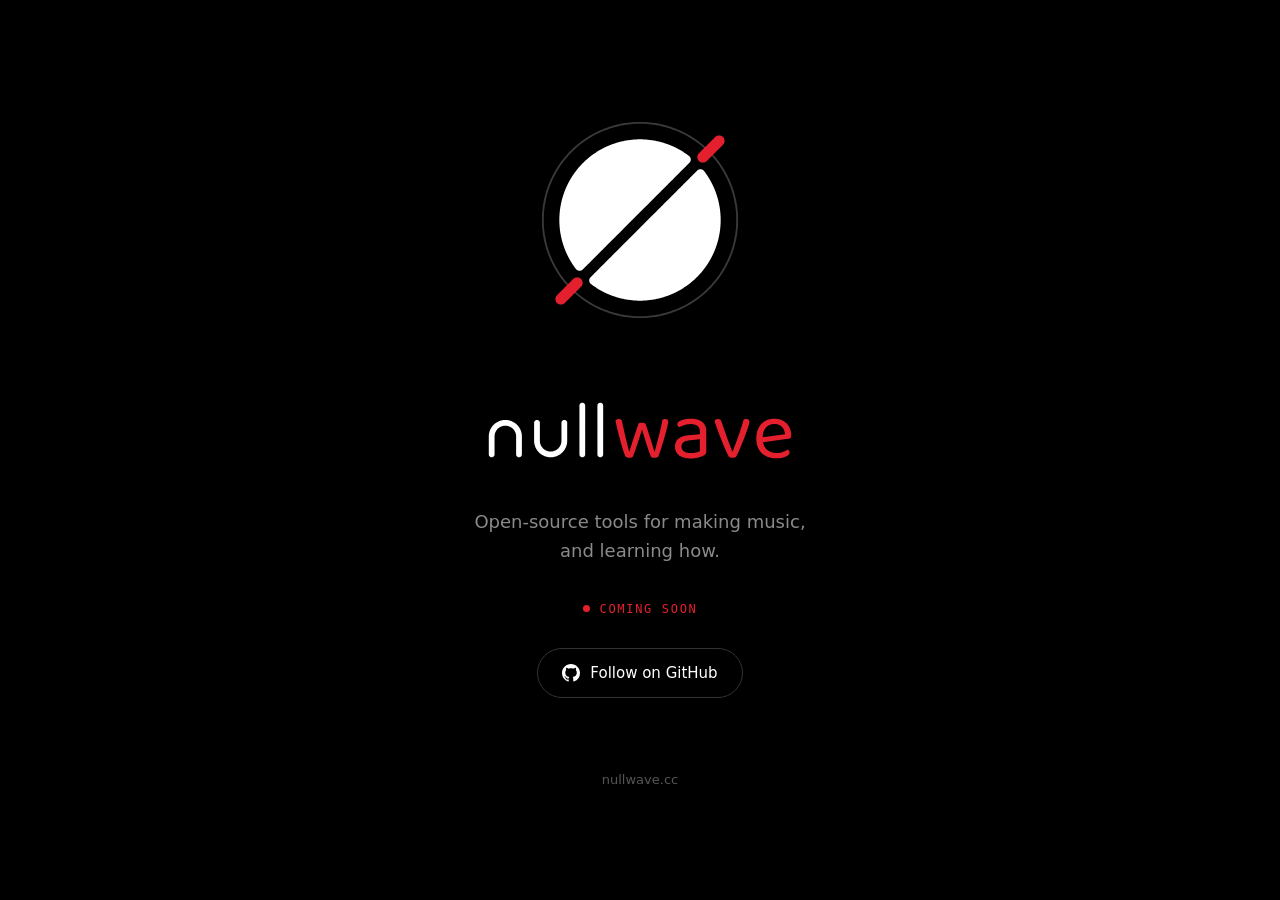
==== index.html @ 5d1e114f "Carpe Diem" ====
<!doctype html>
<html lang="en">
<head>
<meta charset="utf-8">
<meta name="viewport" content="width=device-width, initial-scale=1">
<title>nullwave · open-source tools for making music</title>
<meta name="description" content="nullwave is a set of open-source apps, firmware and tools for making music and learning it. Coming soon.">
<link rel="canonical" href="https://nullwave.cc/">
<meta name="robots" content="index, follow">
<meta name="theme-color" content="#000000">
<link rel="icon" href="/favicon.ico" sizes="any">
<link rel="icon" href="/favicon.svg" type="image/svg+xml">
<link rel="apple-touch-icon" href="/apple-touch-icon.png">
<link rel="mask-icon" href="/safari-pinned-tab.svg" color="#E5202E">
<link rel="manifest" href="/site.webmanifest">
<meta property="og:type" content="website">
<meta property="og:site_name" content="nullwave">
<meta property="og:title" content="nullwave · open-source tools for making music">
<meta property="og:description" content="Open-source apps, firmware and tools for making music and learning it. Coming soon.">
<meta property="og:url" content="https://nullwave.cc/">
<meta property="og:image" content="https://nullwave.cc/assets/og.png">
<meta property="og:image:width" content="1200">
<meta property="og:image:height" content="630">
<meta property="og:image:alt" content="The nullwave logo: an empty-set sign drawn as an eclipse, with the nullwave wordmark">
<meta name="twitter:card" content="summary_large_image">
<meta name="twitter:title" content="nullwave · open-source tools for making music">
<meta name="twitter:description" content="Open-source apps, firmware and tools for making music and learning it. Coming soon.">
<meta name="twitter:image" content="https://nullwave.cc/assets/og.png">
<script type="application/ld+json">
{"@context":"https://schema.org","@graph":[
{"@type":"Organization","@id":"https://nullwave.cc/#org","name":"nullwave","url":"https://nullwave.cc/","logo":"https://nullwave.cc/android-chrome-512.png","sameAs":["https://github.com/nullwave-cc"]},
{"@type":"WebSite","@id":"https://nullwave.cc/#site","name":"nullwave","url":"https://nullwave.cc/","publisher":{"@id":"https://nullwave.cc/#org"},"inLanguage":"en"}
]}
</script>
<style>
:root{--bg:#000;--fg:#fff;--red:#E5202E;--dim:#8A8A8A}
*{box-sizing:border-box;margin:0}
html,body{height:100%}
body{background:var(--bg);color:var(--fg);font:400 16px/1.6 system-ui,-apple-system,"Segoe UI",Roboto,sans-serif;-webkit-font-smoothing:antialiased;display:flex;flex-direction:column;align-items:center;justify-content:center;text-align:center;padding:48px 24px}
main{display:flex;flex-direction:column;align-items:center}
.mark{width:min(220px,52vw);height:auto;margin-bottom:44px}
h1{margin:0}
h1 img{width:min(360px,74vw);height:auto;display:block}
p{color:var(--dim);font-size:18px;margin:22px 0 36px;max-width:30ch}
.soon{font:400 12px ui-monospace,SFMono-Regular,Menlo,monospace;letter-spacing:.14em;text-transform:uppercase;color:var(--red);margin-bottom:32px;display:flex;align-items:center;gap:10px}
.soon::before{content:"";width:7px;height:7px;border-radius:50%;background:var(--red)}
a.btn{display:inline-flex;align-items:center;gap:10px;padding:12px 24px;border-radius:999px;border:1px solid #333;color:var(--fg);text-decoration:none;font-weight:500;font-size:15px}
a.btn:hover,a.btn:focus-visible{border-color:var(--fg)}
a.btn svg{width:18px;height:18px;fill:currentColor}
footer{margin-top:72px;color:#555;font-size:13px}
</style>
</head>
<body>
<main>
<img class="mark" src="/assets/mark.svg" width="240" height="240" alt="">
<h1><img src="/assets/wordmark.svg" width="524" height="156" alt="nullwave"></h1>
<p>Open-source tools for making music, and learning how.</p>
<div class="soon">Coming soon</div>
<a class="btn" href="https://github.com/nullwave-cc" rel="me"><svg viewBox="0 0 16 16" aria-hidden="true"><path d="M8 0C3.58 0 0 3.58 0 8c0 3.54 2.29 6.53 5.47 7.59.4.07.55-.17.55-.38 0-.19-.01-.82-.01-1.49-2.01.37-2.53-.49-2.69-.94-.09-.23-.48-.94-.82-1.13-.28-.15-.68-.52-.01-.53.63-.01 1.08.58 1.23.82.72 1.21 1.87.87 2.33.66.07-.52.28-.87.51-1.07-1.78-.2-3.64-.89-3.64-3.95 0-.87.31-1.59.82-2.15-.08-.2-.36-1.02.08-2.12 0 0 .67-.21 2.2.82.64-.18 1.32-.27 2-.27.68 0 1.36.09 2 .27 1.53-1.04 2.2-.82 2.2-.82.44 1.1.16 1.92.08 2.12.51.56.82 1.27.82 2.15 0 3.07-1.87 3.75-3.65 3.95.29.25.54.73.54 1.48 0 1.07-.01 1.93-.01 2.2 0 .21.15.46.55.38A8.013 8.013 0 0016 8c0-4.42-3.58-8-8-8z"/></svg>Follow on GitHub</a>
</main>
<footer>nullwave.cc</footer>
</body>
</html>
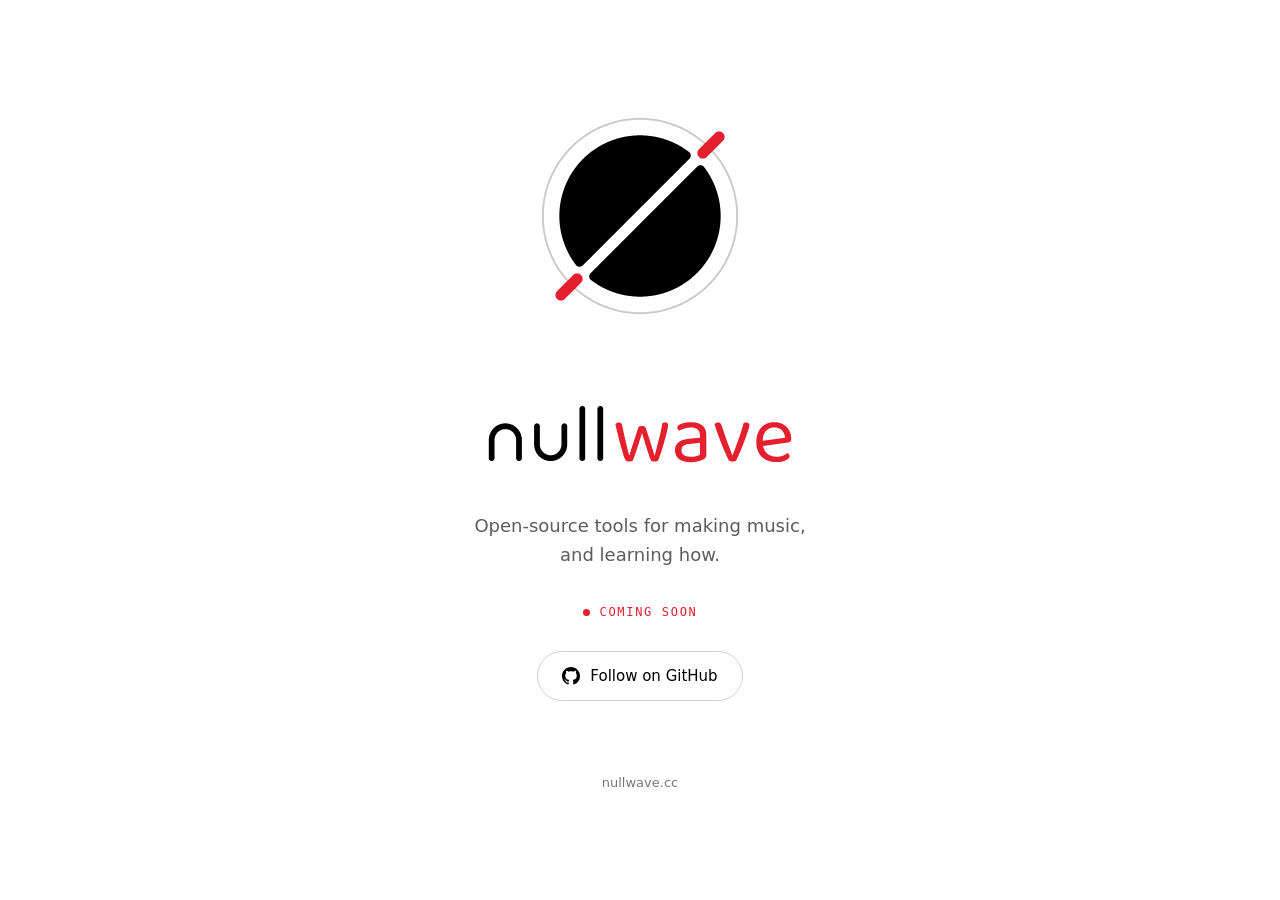
==== commit d8c9d0fc: "Add logotype to README and light theme" ====
--- a/index.html
+++ b/index.html
@@ -7,7 +7,9 @@
 <meta name="description" content="nullwave is a set of open-source apps, firmware and tools for making music and learning it. Coming soon.">
 <link rel="canonical" href="https://nullwave.cc/">
 <meta name="robots" content="index, follow">
-<meta name="theme-color" content="#000000">
+<meta name="color-scheme" content="dark light">
+<meta name="theme-color" content="#000000" media="(prefers-color-scheme: dark)">
+<meta name="theme-color" content="#FFFFFF" media="(prefers-color-scheme: light)">
 <link rel="icon" href="/favicon.ico" sizes="any">
 <link rel="icon" href="/favicon.svg" type="image/svg+xml">
 <link rel="apple-touch-icon" href="/apple-touch-icon.png">
@@ -33,27 +35,29 @@
 ]}
 </script>
 <style>
-:root{--bg:#000;--fg:#fff;--red:#E5202E;--dim:#8A8A8A}
+:root{--bg:#000;--fg:#fff;--red:#E5202E;--dim:#8A8A8A;--line:#333;--faint:#555}
+@media (prefers-color-scheme:light){:root{--bg:#fff;--fg:#000;--dim:#5C5C5C;--line:#D0D0D0;--faint:#767676}}
 *{box-sizing:border-box;margin:0}
 html,body{height:100%}
 body{background:var(--bg);color:var(--fg);font:400 16px/1.6 system-ui,-apple-system,"Segoe UI",Roboto,sans-serif;-webkit-font-smoothing:antialiased;display:flex;flex-direction:column;align-items:center;justify-content:center;text-align:center;padding:48px 24px}
 main{display:flex;flex-direction:column;align-items:center}
 .mark{width:min(220px,52vw);height:auto;margin-bottom:44px}
 h1{margin:0}
+h1 picture{display:block}
 h1 img{width:min(360px,74vw);height:auto;display:block}
 p{color:var(--dim);font-size:18px;margin:22px 0 36px;max-width:30ch}
 .soon{font:400 12px ui-monospace,SFMono-Regular,Menlo,monospace;letter-spacing:.14em;text-transform:uppercase;color:var(--red);margin-bottom:32px;display:flex;align-items:center;gap:10px}
 .soon::before{content:"";width:7px;height:7px;border-radius:50%;background:var(--red)}
-a.btn{display:inline-flex;align-items:center;gap:10px;padding:12px 24px;border-radius:999px;border:1px solid #333;color:var(--fg);text-decoration:none;font-weight:500;font-size:15px}
+a.btn{display:inline-flex;align-items:center;gap:10px;padding:12px 24px;border-radius:999px;border:1px solid var(--line);color:var(--fg);text-decoration:none;font-weight:500;font-size:15px}
 a.btn:hover,a.btn:focus-visible{border-color:var(--fg)}
 a.btn svg{width:18px;height:18px;fill:currentColor}
-footer{margin-top:72px;color:#555;font-size:13px}
+footer{margin-top:72px;color:var(--faint);font-size:13px}
 </style>
 </head>
 <body>
 <main>
-<img class="mark" src="/assets/mark.svg" width="240" height="240" alt="">
-<h1><img src="/assets/wordmark.svg" width="524" height="156" alt="nullwave"></h1>
+<picture><source srcset="/assets/mark-light.svg" media="(prefers-color-scheme: light)"><img class="mark" src="/assets/mark.svg" width="240" height="240" alt=""></picture>
+<h1><picture><source srcset="/assets/wordmark-light.svg" media="(prefers-color-scheme: light)"><img src="/assets/wordmark.svg" width="524" height="156" alt="nullwave"></picture></h1>
 <p>Open-source tools for making music, and learning how.</p>
 <div class="soon">Coming soon</div>
 <a class="btn" href="https://github.com/nullwave-cc" rel="me"><svg viewBox="0 0 16 16" aria-hidden="true"><path d="M8 0C3.58 0 0 3.58 0 8c0 3.54 2.29 6.53 5.47 7.59.4.07.55-.17.55-.38 0-.19-.01-.82-.01-1.49-2.01.37-2.53-.49-2.69-.94-.09-.23-.48-.94-.82-1.13-.28-.15-.68-.52-.01-.53.63-.01 1.08.58 1.23.82.72 1.21 1.87.87 2.33.66.07-.52.28-.87.51-1.07-1.78-.2-3.64-.89-3.64-3.95 0-.87.31-1.59.82-2.15-.08-.2-.36-1.02.08-2.12 0 0 .67-.21 2.2.82.64-.18 1.32-.27 2-.27.68 0 1.36.09 2 .27 1.53-1.04 2.2-.82 2.2-.82.44 1.1.16 1.92.08 2.12.51.56.82 1.27.82 2.15 0 3.07-1.87 3.75-3.65 3.95.29.25.54.73.54 1.48 0 1.07-.01 1.93-.01 2.2 0 .21.15.46.55.38A8.013 8.013 0 0016 8c0-4.42-3.58-8-8-8z"/></svg>Follow on GitHub</a>
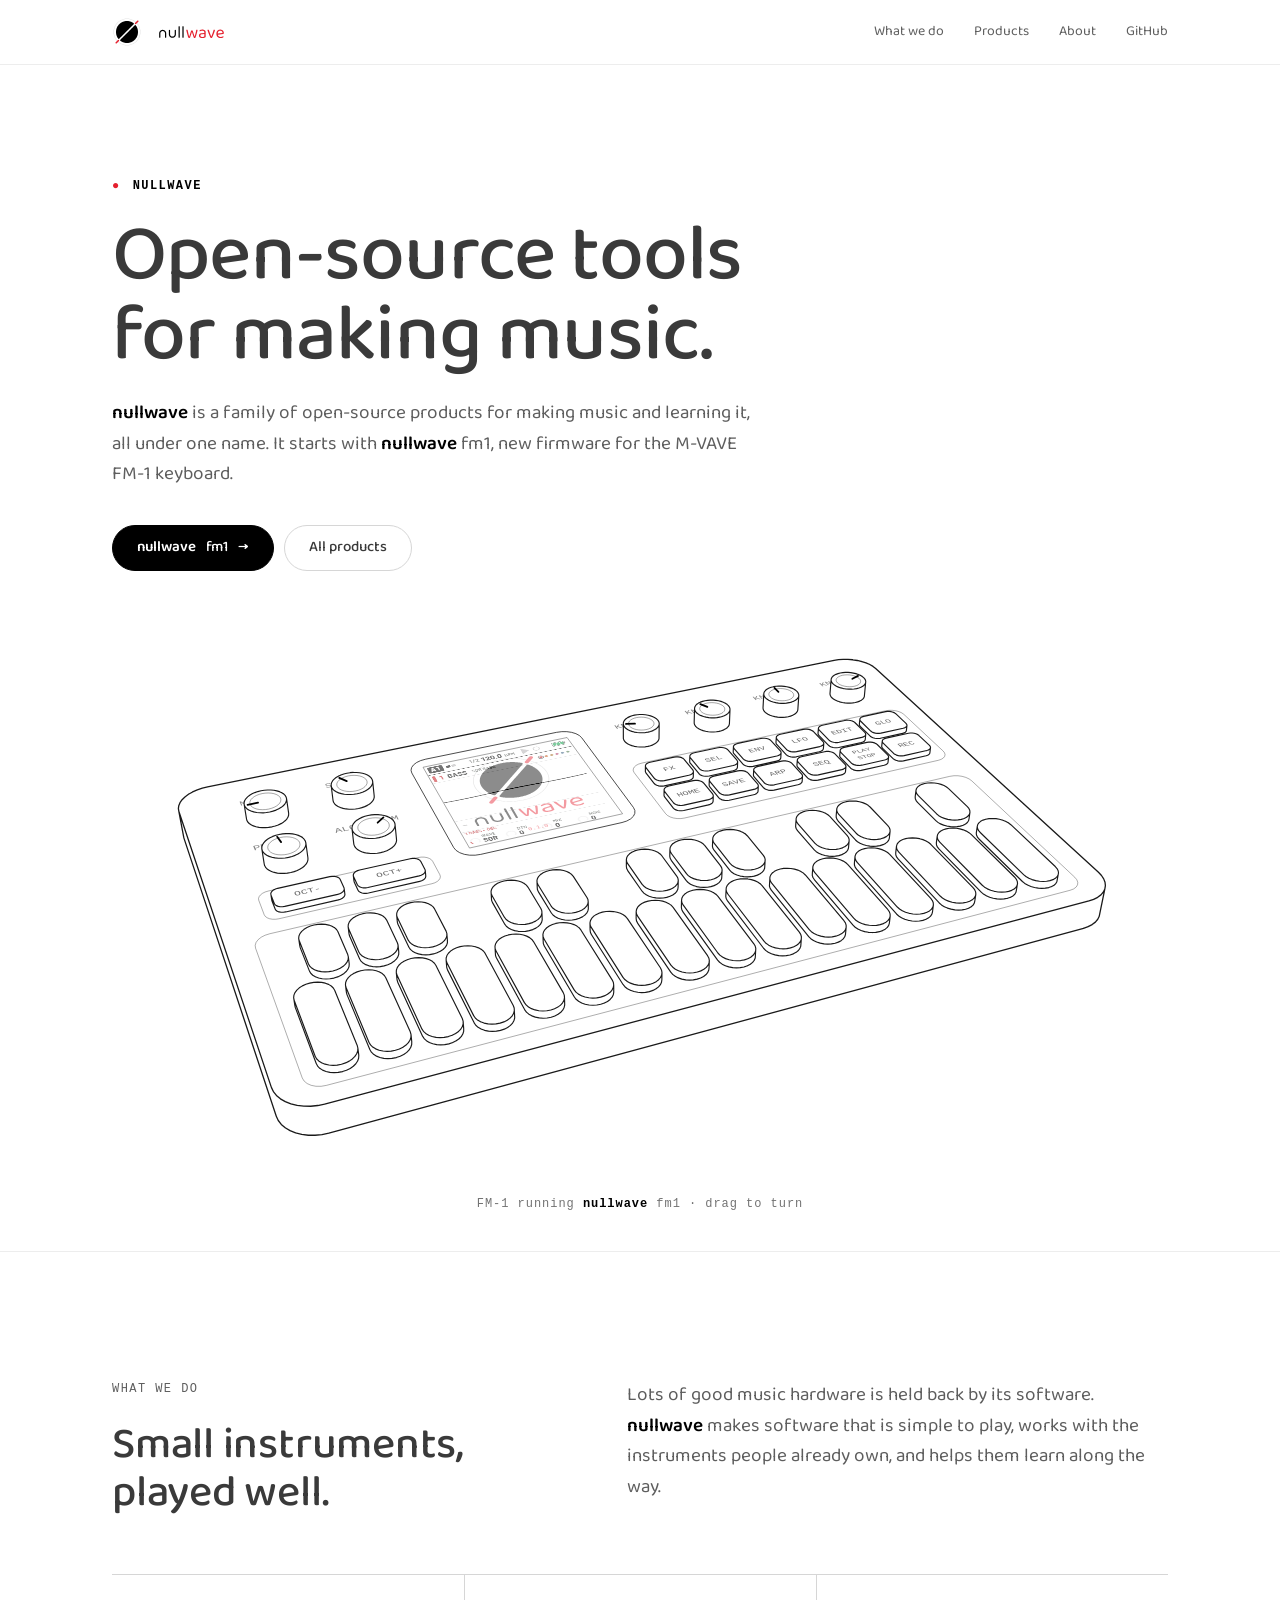
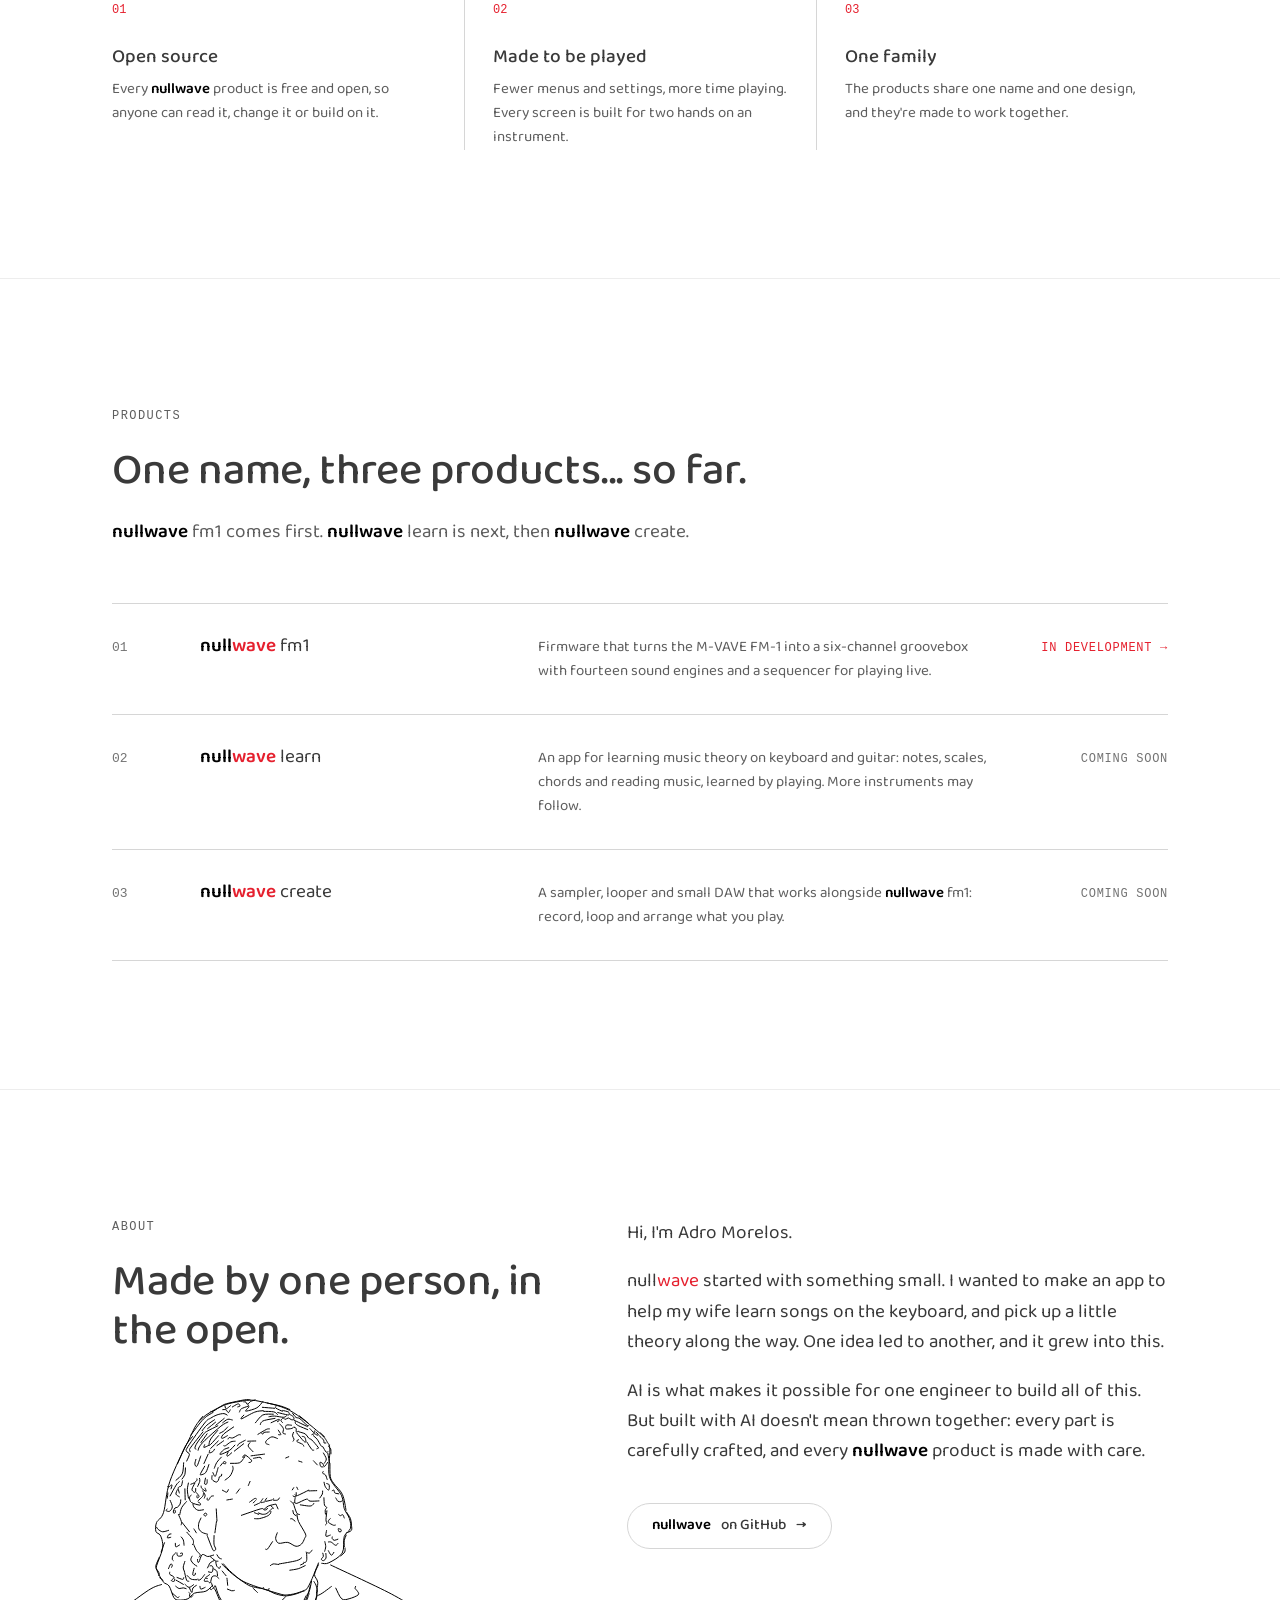
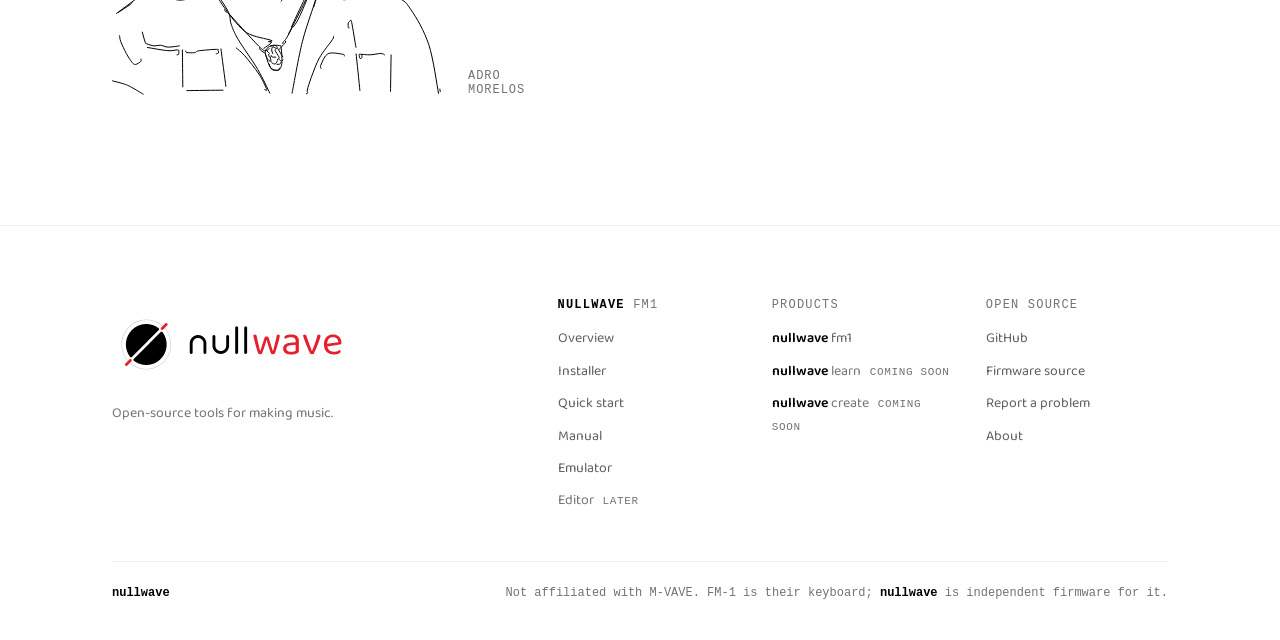
==== commit fd628db8: "Redesign the site and add the FM-1 page" ====
--- a/index.html
+++ b/index.html
@@ -4,64 +4,77 @@
 <meta charset="utf-8">
 <meta name="viewport" content="width=device-width, initial-scale=1">
 <title>nullwave · open-source tools for making music</title>
-<meta name="description" content="nullwave is a set of open-source apps, firmware and tools for making music and learning it. Coming soon.">
-<link rel="canonical" href="https://nullwave.cc/">
-<meta name="robots" content="index, follow">
+<meta name="description" content="nullwave makes open-source firmware and apps for making music and learning it, starting with new firmware for the M-VAVE FM-1.">
 <meta name="color-scheme" content="dark light">
 <meta name="theme-color" content="#000000" media="(prefers-color-scheme: dark)">
 <meta name="theme-color" content="#FFFFFF" media="(prefers-color-scheme: light)">
 <link rel="icon" href="/favicon.ico" sizes="any">
 <link rel="icon" href="/favicon.svg" type="image/svg+xml">
 <link rel="apple-touch-icon" href="/apple-touch-icon.png">
-<link rel="mask-icon" href="/safari-pinned-tab.svg" color="#E5202E">
 <link rel="manifest" href="/site.webmanifest">
-<meta property="og:type" content="website">
-<meta property="og:site_name" content="nullwave">
 <meta property="og:title" content="nullwave · open-source tools for making music">
-<meta property="og:description" content="Open-source apps, firmware and tools for making music and learning it. Coming soon.">
-<meta property="og:url" content="https://nullwave.cc/">
 <meta property="og:image" content="https://nullwave.cc/assets/og.png">
-<meta property="og:image:width" content="1200">
-<meta property="og:image:height" content="630">
-<meta property="og:image:alt" content="The nullwave logo: an empty-set sign drawn as an eclipse, with the nullwave wordmark">
-<meta name="twitter:card" content="summary_large_image">
-<meta name="twitter:title" content="nullwave · open-source tools for making music">
-<meta name="twitter:description" content="Open-source apps, firmware and tools for making music and learning it. Coming soon.">
-<meta name="twitter:image" content="https://nullwave.cc/assets/og.png">
-<script type="application/ld+json">
-{"@context":"https://schema.org","@graph":[
-{"@type":"Organization","@id":"https://nullwave.cc/#org","name":"nullwave","url":"https://nullwave.cc/","logo":"https://nullwave.cc/android-chrome-512.png","sameAs":["https://github.com/nullwave-cc"]},
-{"@type":"WebSite","@id":"https://nullwave.cc/#site","name":"nullwave","url":"https://nullwave.cc/","publisher":{"@id":"https://nullwave.cc/#org"},"inLanguage":"en"}
-]}
-</script>
-<style>
-:root{--bg:#000;--fg:#fff;--red:#E5202E;--dim:#8A8A8A;--line:#333;--faint:#555}
-@media (prefers-color-scheme:light){:root{--bg:#fff;--fg:#000;--dim:#5C5C5C;--line:#D0D0D0;--faint:#767676}}
-*{box-sizing:border-box;margin:0}
-html,body{height:100%}
-body{background:var(--bg);color:var(--fg);font:400 16px/1.6 system-ui,-apple-system,"Segoe UI",Roboto,sans-serif;-webkit-font-smoothing:antialiased;display:flex;flex-direction:column;align-items:center;justify-content:center;text-align:center;padding:48px 24px}
-main{display:flex;flex-direction:column;align-items:center}
-.mark{width:min(220px,52vw);height:auto;margin-bottom:44px}
-h1{margin:0}
-h1 picture{display:block}
-h1 img{width:min(360px,74vw);height:auto;display:block}
-p{color:var(--dim);font-size:18px;margin:22px 0 36px;max-width:30ch}
-.soon{font:400 12px ui-monospace,SFMono-Regular,Menlo,monospace;letter-spacing:.14em;text-transform:uppercase;color:var(--red);margin-bottom:32px;display:flex;align-items:center;gap:10px}
-.soon::before{content:"";width:7px;height:7px;border-radius:50%;background:var(--red)}
-a.btn{display:inline-flex;align-items:center;gap:10px;padding:12px 24px;border-radius:999px;border:1px solid var(--line);color:var(--fg);text-decoration:none;font-weight:500;font-size:15px}
-a.btn:hover,a.btn:focus-visible{border-color:var(--fg)}
-a.btn svg{width:18px;height:18px;fill:currentColor}
-footer{margin-top:72px;color:var(--faint);font-size:13px}
-</style>
+<link rel="preload" href="/assets/fonts/BalooDa2-latin.woff2" as="font" type="font/woff2" crossorigin>
+<link rel="stylesheet" href="/style.css">
 </head>
 <body>
-<main>
-<picture><source srcset="/assets/mark-light.svg" media="(prefers-color-scheme: light)"><img class="mark" src="/assets/mark.svg" width="240" height="240" alt=""></picture>
-<h1><picture><source srcset="/assets/wordmark-light.svg" media="(prefers-color-scheme: light)"><img src="/assets/wordmark.svg" width="524" height="156" alt="nullwave"></picture></h1>
-<p>Open-source tools for making music, and learning how.</p>
-<div class="soon">Coming soon</div>
-<a class="btn" href="https://github.com/nullwave-cc" rel="me"><svg viewBox="0 0 16 16" aria-hidden="true"><path d="M8 0C3.58 0 0 3.58 0 8c0 3.54 2.29 6.53 5.47 7.59.4.07.55-.17.55-.38 0-.19-.01-.82-.01-1.49-2.01.37-2.53-.49-2.69-.94-.09-.23-.48-.94-.82-1.13-.28-.15-.68-.52-.01-.53.63-.01 1.08.58 1.23.82.72 1.21 1.87.87 2.33.66.07-.52.28-.87.51-1.07-1.78-.2-3.64-.89-3.64-3.95 0-.87.31-1.59.82-2.15-.08-.2-.36-1.02.08-2.12 0 0 .67-.21 2.2.82.64-.18 1.32-.27 2-.27.68 0 1.36.09 2 .27 1.53-1.04 2.2-.82 2.2-.82.44 1.1.16 1.92.08 2.12.51.56.82 1.27.82 2.15 0 3.07-1.87 3.75-3.65 3.95.29.25.54.73.54 1.48 0 1.07-.01 1.93-.01 2.2 0 .21.15.46.55.38A8.013 8.013 0 0016 8c0-4.42-3.58-8-8-8z"/></svg>Follow on GitHub</a>
-</main>
-<footer>nullwave.cc</footer>
+<nav><div class="wrap">
+  <a class="brand" href="/" aria-label="nullwave home"><picture><source media="(prefers-color-scheme: dark)" srcset="/assets/mark-dark.svg"><img src="/assets/mark-light.svg" width="30" height="30" alt=""></picture><picture><source media="(prefers-color-scheme: dark)" srcset="/assets/wordmark-dark.svg"><img src="/assets/wordmark-light.svg" height="24" style="width:auto" alt="nullwave"></picture></a>
+  <ul><li class="wide"><a href="#what">What we do</a></li><li><a href="#products">Products</a></li><li><a href="#about">About</a></li><li><a href="https://github.com/nullwave-cc">GitHub</a></li></ul>
+</div></nav>
+
+<header class="wrap hero">
+  <div class="reveal">
+    <div class="kicker"><b>●</b> <b class="nb">nullwave</b></div>
+    <h1>Open-source tools<br>for making music.</h1>
+    <p class="lead"><b class="nb">nullwave</b> is a family of open-source products for making music and learning it, all under one name. It starts with <b class="nb">nullwave</b> fm1, new firmware for the M-VAVE FM-1 keyboard.</p>
+    <div class="btns"><a class="btn solid" href="/fm1/"><b class="nb">nullwave</b> fm1 <span class="arr">→</span></a><a class="btn" href="#products">All products</a></div>
+  </div>
+  <div class="stage"><div class="fm1-3d" data-mode="hero" data-screens="PLAY_MAIN,PLAY_ANALOG,PLAY_FM6,PLAY_DRUM,LOOP_MAIN"></div><div class="note">FM-1 running <b class="nb">nullwave</b> fm1 · drag to turn</div></div>
+</header>
+
+<section id="what"><div class="wrap">
+  <div class="split reveal">
+    <div><div class="kicker">What we do</div><h2>Small instruments, played well.</h2></div>
+    <div><p class="lead" style="margin-top:0">Lots of good music hardware is held back by its software. <b class="nb">nullwave</b> makes software that is simple to play, works with the instruments people already own, and helps them learn along the way.</p></div>
+  </div>
+  <div class="cols reveal">
+    <div><span class="n">01</span><h3>Open source</h3><p>Every <b class="nb">nullwave</b> product is free and open, so anyone can read it, change it or build on it.</p></div>
+    <div><span class="n">02</span><h3>Made to be played</h3><p>Fewer menus and settings, more time playing. Every screen is built for two hands on an instrument.</p></div>
+    <div><span class="n">03</span><h3>One family</h3><p>The products share one name and one design, and they're made to work together.</p></div>
+  </div>
+</div></section>
+
+<section id="products"><div class="wrap">
+  <div class="reveal"><div class="kicker">Products</div><h2>One name, three products... so far.</h2><p class="lead"><b class="nb">nullwave</b> fm1 comes first. <b class="nb">nullwave</b> learn is next, then <b class="nb">nullwave</b> create.</p></div>
+  <div class="rows reveal">
+    <a class="row" href="/fm1/"><span class="n">01</span><h3><span class="pn">null<span class="w">wave</span></span> <span class="sfx">fm1</span></h3><p>Firmware that turns the M-VAVE FM-1 into a six-channel groovebox with fourteen sound engines and a sequencer for playing live.</p><span class="st now">In development →</span></a>
+    <div class="row"><span class="n">02</span><h3><span class="pn">null<span class="w">wave</span></span> <span class="sfx">learn</span></h3><p>An app for learning music theory on keyboard and guitar: notes, scales, chords and reading music, learned by playing. More instruments may follow.</p><span class="st">Coming soon</span></div>
+    <div class="row"><span class="n">03</span><h3><span class="pn">null<span class="w">wave</span></span> <span class="sfx">create</span></h3><p>A sampler, looper and small DAW that works alongside <b class="nb">nullwave</b> fm1: record, loop and arrange what you play.</p><span class="st">Coming soon</span></div>
+  </div>
+</div></section>
+
+<section id="about"><div class="wrap">
+  <div class="split reveal about">
+    <div><div class="kicker">About</div><h2>Made by one person, in the open.</h2><figure class="me"><svg class="trace" role="img" aria-label="A line drawing of Adro Morelos" viewBox="0 45 412 375" fill="none" stroke="currentColor" stroke-width="1" stroke-linecap="round" stroke-linejoin="round"><path vector-effect="non-scaling-stroke" class="hair" d="M160.0 60.4C155.8 61.4 143.7 62.4 135.0 66.2C126.3 70.0 114.6 76.0 107.6 83.0C100.6 90.0 99.2 95.5 93.0 108.0C86.8 120.5 75.3 143.3 70.2 158.0C65.1 172.7 65.1 187.7 62.4 196.0C59.7 204.3 55.5 204.2 54.0 208.0C52.5 211.8 52.5 216.3 53.2 218.8C53.9 221.3 56.9 221.0 58.2 223.0C59.5 225.0 60.5 228.0 61.0 231.0C61.5 234.0 62.1 236.2 61.0 241.0C59.9 245.8 55.3 255.8 54.2 260.0C53.1 264.2 53.1 262.7 54.4 266.0C55.7 269.3 59.5 276.6 62.0 279.8C64.5 283.0 67.0 281.8 69.2 285.0C71.4 288.2 73.0 296.2 75.0 299.0C77.0 301.8 78.2 301.8 81.0 302.0C83.8 302.2 88.8 301.8 92.0 300.4C95.2 299.0 96.4 295.1 100.0 293.6C103.6 292.1 110.1 292.8 113.8 291.2C117.5 289.6 120.6 285.2 122.0 284.0"/><path vector-effect="non-scaling-stroke" class="hair" d="M254.2 257.4C255.6 257.3 258.7 258.9 262.8 256.8C266.9 254.7 275.9 250.3 279.0 245.0C282.1 239.7 279.7 230.0 281.4 225.0C283.1 220.0 288.0 218.7 289.0 215.0C290.0 211.3 288.9 207.0 287.6 203.0C286.3 199.0 283.0 195.7 281.4 191.0C279.8 186.3 281.0 181.5 278.0 175.0C275.0 168.5 265.7 161.2 263.4 152.0C261.1 142.8 264.4 126.8 264.0 120.0C263.6 113.2 263.4 114.5 261.2 111.0C259.0 107.5 258.7 105.5 251.0 99.0C243.3 92.5 227.3 78.4 215.0 72.0C202.7 65.6 186.0 62.8 177.0 60.8C168.0 58.8 163.7 60.3 161.0 60.2"/><path vector-effect="non-scaling-stroke" d="M134.9 258.0C136.7 259.9 141.3 265.7 146.0 269.6C150.7 273.4 153.8 277.2 163.0 281.2C172.2 285.3 192.7 291.5 201.0 293.9C209.3 296.3 208.7 295.9 213.0 295.7C217.3 295.4 222.9 294.1 227.0 292.6C231.1 291.0 233.5 292.5 237.3 286.6C241.2 280.6 248.1 261.9 250.2 257.0"/><path vector-effect="non-scaling-stroke" d="M125.5 285.1C126.3 287.2 127.4 292.6 130.1 298.0C132.7 303.4 139.2 311.9 141.5 317.4C143.9 322.9 142.4 325.6 144.3 331.0C146.2 336.4 147.7 340.8 153.1 350.0C158.5 359.2 170.3 375.2 176.6 386.0C183.0 396.8 188.8 410.0 191.2 414.8"/><path vector-effect="non-scaling-stroke" d="M218.2 414.8C220.3 404.3 225.9 371.3 230.8 352.0C235.6 332.7 244.6 310.0 247.4 299.0C250.2 288.0 248.2 289.2 247.8 286.0C247.3 282.8 245.2 280.7 244.7 279.6"/><path vector-effect="non-scaling-stroke" d="M60.0 283.2C57.3 284.3 53.1 284.3 44.0 290.2C34.9 296.0 11.8 313.6 5.4 318.2"/><path vector-effect="non-scaling-stroke" d="M395.7 415.1C393.7 405.3 389.5 373.0 383.9 356.0C378.2 339.0 368.9 323.1 361.9 313.2C354.9 303.3 358.1 305.4 342.0 296.5C325.9 287.5 277.8 265.7 265.0 259.5"/><path vector-effect="non-scaling-stroke" d="M193.0 357.1C190.3 358.0 187.5 360.5 186.4 362.4C185.3 364.4 185.4 365.3 186.4 369.0C187.5 372.7 190.1 381.9 192.6 384.9C195.0 387.8 199.0 387.0 201.0 386.9C203.0 386.7 203.5 385.8 204.3 384.0C205.1 382.2 205.9 380.1 206.0 376.0C206.1 371.9 205.4 362.3 204.9 359.1C204.3 356.0 204.8 357.5 202.9 357.1C200.9 356.8 195.7 356.3 193.0 357.1Z"/><path vector-effect="non-scaling-stroke" d="M141.2 318.5C144.8 322.3 154.5 336.2 163.1 341.5C171.7 346.9 188.3 348.9 192.7 350.7C197.1 352.5 189.5 351.8 189.5 352.3C189.6 352.8 194.1 352.4 193.2 353.7C192.3 355.1 185.5 359.4 184.0 360.5"/><path vector-effect="non-scaling-stroke" d="M240.3 284.5C239.3 287.6 238.5 293.3 234.2 303.0C229.8 312.7 217.5 335.9 214.2 342.5"/><path vector-effect="non-scaling-stroke" class="curl" d="M139.5 77.9C138.9 77.6 137.7 76.1 135.7 76.0C133.6 75.9 130.1 76.6 127.3 77.6C124.6 78.5 121.8 80.0 119.3 81.7C116.8 83.3 116.8 81.7 112.3 87.4C107.8 93.0 95.9 110.0 92.2 115.7C88.6 121.4 90.0 120.0 90.3 121.6C90.5 123.2 93.7 123.4 93.8 125.3C93.8 127.3 91.0 132.1 90.5 133.5"/><path vector-effect="non-scaling-stroke" class="face" d="M235.2 296.8C232.5 302.6 221.7 325.0 218.9 331.3C216.1 337.7 218.2 334.4 218.5 334.8C218.8 335.1 219.2 335.5 220.7 333.3C222.2 331.2 224.6 327.6 227.4 321.7C230.3 315.7 236.0 301.8 237.7 297.8"/><path vector-effect="non-scaling-stroke" class="face" d="M200.3 220.5C200.0 221.6 198.1 225.2 198.3 227.3C198.6 229.4 199.6 232.3 202.0 233.1C204.4 233.9 209.5 231.5 213.0 232.1C216.5 232.8 220.2 236.5 223.0 236.8C225.8 237.1 227.9 235.7 229.6 234.1C231.4 232.5 232.6 229.3 233.4 227.3C234.2 225.3 235.7 225.4 234.5 222.0C233.2 218.6 227.7 210.6 226.0 206.7C224.3 202.7 224.5 199.6 224.2 198.2"/><path vector-effect="non-scaling-stroke" class="face" d="M235.5 415.4C235.8 415.2 237.1 415.1 237.3 414.3C237.5 413.6 236.0 414.1 236.7 411.0C237.4 407.9 239.1 402.2 241.5 395.7C244.0 389.2 247.1 379.6 251.4 372.0C255.6 364.4 264.2 354.4 267.0 350.0C269.8 345.6 268.0 346.5 268.2 345.8"/><path vector-effect="non-scaling-stroke" class="face" d="M190.5 360.5C189.9 360.9 188.8 363.6 186.7 363.1C184.5 362.6 185.4 365.4 177.7 357.7C169.9 350.0 146.4 323.6 140.2 316.8"/><path vector-effect="non-scaling-stroke" class="face" d="M185.1 410.5C185.4 410.6 186.8 411.6 187.1 411.4C187.5 411.1 188.6 412.3 187.0 409.0C185.5 405.7 182.4 398.3 178.0 391.7C173.7 385.1 165.3 374.6 160.7 369.3C156.1 364.1 152.2 361.6 150.5 360.0"/><path vector-effect="non-scaling-stroke" class="face" d="M283.6 193.1C282.9 189.9 281.7 179.5 279.2 174.0C276.7 168.6 271.1 164.1 268.6 160.5C266.2 156.9 265.3 156.4 264.6 152.5C263.8 148.5 264.2 139.4 264.1 136.8"/><path vector-effect="non-scaling-stroke" class="face" d="M265.8 285.6C263.0 287.4 251.6 297.1 248.8 296.2C246.1 295.4 249.9 284.5 249.3 280.3C248.8 276.1 245.3 274.5 245.4 271.0C245.6 267.5 249.4 261.2 250.2 259.2"/><path vector-effect="non-scaling-stroke" class="face" d="M183.3 286.5C183.1 286.7 184.1 287.9 182.0 287.9C179.9 287.8 174.2 286.8 171.0 286.0C167.8 285.1 167.2 285.2 163.0 282.6C158.8 280.0 151.0 274.4 146.0 270.4C141.0 266.4 135.3 260.4 133.2 258.4"/><path vector-effect="non-scaling-stroke" class="face" d="M81.5 357.5C79.2 357.8 71.8 359.1 68.0 359.0C64.2 358.9 61.5 356.9 58.7 356.7C55.8 356.4 53.8 357.8 51.0 357.5C48.2 357.2 43.8 355.7 42.0 354.9C40.2 354.2 41.1 355.3 40.2 353.0C39.3 350.7 37.3 342.9 36.7 340.8"/><path vector-effect="non-scaling-stroke" class="face" d="M34.9 373.5C34.9 374.0 35.9 375.3 34.9 376.4C33.8 377.5 30.4 379.8 28.6 380.0C26.8 380.2 26.0 379.5 24.1 377.3C22.3 375.1 19.6 370.8 17.3 366.7C15.1 362.5 12.0 355.9 10.6 352.3C9.3 348.8 9.4 346.4 9.2 345.2"/><path vector-effect="non-scaling-stroke" class="curl" d="M167.2 59.3C166.0 59.3 164.6 58.7 160.3 59.4C156.0 60.1 145.7 62.3 141.3 63.4C137.0 64.5 137.3 64.3 134.2 65.9C131.1 67.5 125.0 72.0 122.6 73.2C120.2 74.5 120.3 73.3 119.8 73.3"/><path vector-effect="non-scaling-stroke" class="curl" d="M140.5 86.3C139.1 87.1 136.7 87.5 132.0 91.2C127.4 94.9 117.0 104.1 112.7 108.3C108.3 112.5 107.2 114.3 105.9 116.3C104.5 118.4 104.7 119.8 104.4 120.5"/><path vector-effect="non-scaling-stroke" class="face" d="M89.5 363.8C89.7 364.1 89.0 365.3 90.8 365.6C92.5 365.9 97.5 366.0 100.0 365.7C102.5 365.3 101.2 364.1 105.7 363.4C110.1 362.8 122.9 361.7 126.7 361.7C130.5 361.6 128.1 362.3 128.5 363.0C128.9 363.7 129.5 365.3 129.1 366.0C128.7 366.7 126.7 367.0 126.2 367.2"/><path vector-effect="non-scaling-stroke" class="face" d="M271.2 287.5C272.4 289.7 275.7 298.4 278.4 300.5C281.1 302.7 284.0 301.2 287.3 300.4C290.7 299.6 296.8 297.2 298.4 295.6C300.0 294.0 297.7 291.9 297.0 290.7C296.4 289.4 294.9 288.9 294.6 288.0C294.3 287.1 295.1 285.9 295.2 285.5"/><path vector-effect="non-scaling-stroke" class="face" d="M118.7 287.8C118.9 288.1 119.1 289.4 120.0 289.5C120.9 289.6 122.4 286.0 124.2 288.3C126.1 290.7 128.7 299.1 131.2 303.7C133.8 308.3 138.4 313.8 139.4 315.9C140.4 317.9 137.9 316.1 137.4 315.8C136.9 315.5 136.6 314.2 136.5 313.8"/><path vector-effect="non-scaling-stroke" class="face" d="M42.9 359.4C47.0 360.1 61.5 362.8 67.7 363.3C73.8 363.8 77.4 362.1 79.7 362.4C81.9 362.7 80.9 364.1 81.0 365.0C81.1 365.9 80.9 367.4 80.5 368.0C80.2 368.5 79.1 368.3 78.8 368.3"/><path vector-effect="non-scaling-stroke" class="face" d="M198.1 185.8C196.6 186.1 191.7 187.0 189.3 188.1C187.0 189.2 185.5 191.6 184.0 192.1C182.5 192.7 184.9 190.2 180.3 191.4C175.8 192.6 160.7 198.0 156.8 199.3"/><path vector-effect="non-scaling-stroke" class="face" d="M232.8 290.2C231.5 290.8 228.3 292.8 224.7 294.0C221.1 295.1 215.6 296.7 211.3 296.9C207.1 297.0 202.5 295.7 199.0 294.7C195.5 293.6 191.6 291.4 190.2 290.8"/><path vector-effect="non-scaling-stroke" class="face" d="M132.0 361.2C133.0 368.7 137.0 398.9 138.0 406.5"/><path vector-effect="non-scaling-stroke" class="face" d="M287.5 335.5C287.3 335.4 286.6 336.2 286.4 335.2C286.2 334.2 285.9 331.0 286.3 329.7C286.7 328.4 288.0 327.4 288.7 327.4C289.4 327.3 289.3 324.0 290.5 329.3C291.6 334.6 294.7 354.2 295.6 359.2"/><path vector-effect="non-scaling-stroke" class="face" d="M338.2 368.5C338.1 375.8 337.6 405.2 337.5 412.5"/><path vector-effect="non-scaling-stroke" class="face" d="M295.8 367.2C296.6 374.6 299.7 404.1 300.4 411.5"/><path vector-effect="non-scaling-stroke" class="curl" d="M128.2 90.8C125.9 92.0 117.5 96.0 114.7 97.7C111.8 99.4 112.9 98.7 111.0 101.0C109.1 103.3 104.8 108.9 103.0 111.7C101.3 114.4 100.6 116.5 100.4 117.7C100.2 118.9 101.6 118.6 101.8 118.8"/><path vector-effect="non-scaling-stroke" class="face" d="M85.3 362.5C85.4 369.9 85.7 399.7 85.8 407.2"/><path vector-effect="non-scaling-stroke" class="face" d="M281.2 369.8C281.0 369.5 282.9 368.1 279.7 367.7C276.4 367.2 266.1 364.8 261.7 367.0C257.2 369.3 254.3 378.0 253.0 381.0C251.6 384.0 253.5 384.3 253.6 384.9"/><path vector-effect="non-scaling-stroke" class="face" d="M330.3 368.5C329.6 368.2 328.6 366.7 325.7 366.7C322.8 366.6 317.2 368.2 313.0 368.3C308.8 368.5 302.9 367.6 300.7 367.7C298.4 367.8 299.5 368.2 299.5 369.0C299.5 369.8 300.0 372.2 300.5 372.7C301.1 373.2 302.4 372.5 302.7 372.0C303.1 371.4 302.7 369.6 302.7 369.2"/><path vector-effect="non-scaling-stroke" class="curl" d="M123.7 223.8C123.7 225.6 123.3 231.6 123.6 234.3C124.0 237.0 125.6 238.7 125.7 240.0C125.7 241.3 124.7 242.1 124.0 242.1C123.3 242.1 123.1 243.1 121.7 240.0C120.2 236.9 116.4 226.5 115.3 223.8"/><path vector-effect="non-scaling-stroke" class="face" d="M134.5 411.2C127.2 411.2 98.1 411.6 90.8 411.7"/><path vector-effect="non-scaling-stroke" class="face" d="M0.6 399.9C3.6 400.8 12.5 402.6 18.7 405.2C24.9 407.9 34.6 414.2 37.8 416.0"/><path vector-effect="non-scaling-stroke" class="curl" d="M95.4 102.2C98.0 98.9 106.2 87.3 110.7 82.7C115.2 78.1 120.5 75.9 122.5 74.6"/><path vector-effect="non-scaling-stroke" class="curl" d="M97.6 103.8C96.1 105.8 91.8 110.2 88.8 115.7C85.8 121.2 81.0 133.3 79.4 136.8"/><path vector-effect="non-scaling-stroke" class="face" d="M250.8 181.8C249.0 181.9 242.5 182.4 240.0 182.1C237.5 181.7 238.3 179.3 235.7 179.7C233.0 180.2 226.4 184.2 224.0 184.8C221.6 185.3 221.8 184.1 221.5 183.0C221.1 181.9 221.9 179.0 222.0 178.2"/><path vector-effect="non-scaling-stroke" class="curl" d="M129.2 102.7C127.6 104.4 121.6 111.4 119.7 113.2C117.7 115.1 117.6 114.9 117.6 113.8C117.6 112.7 117.9 109.5 119.7 106.7C121.4 103.8 126.7 98.2 128.1 96.5"/><path vector-effect="non-scaling-stroke" class="curl" d="M148.9 114.2C147.8 115.3 144.9 119.0 142.0 120.9C139.1 122.7 133.3 125.1 131.6 125.5C129.9 125.9 131.1 124.4 131.9 123.3C132.7 122.3 134.7 120.2 136.3 119.2C137.9 118.3 140.6 117.7 141.5 117.4"/><path vector-effect="non-scaling-stroke" class="curl" d="M182.8 61.3C181.6 62.6 178.9 67.1 175.6 69.0C172.3 70.9 165.2 72.6 163.0 73.0C160.8 73.4 162.1 72.5 162.5 71.7C163.0 70.8 165.4 69.1 165.8 68.0C166.1 66.9 164.8 65.6 164.7 65.2"/><path vector-effect="non-scaling-stroke" class="curl" d="M183.3 72.5C181.6 72.8 177.3 72.6 173.0 74.2C168.7 75.8 160.1 81.1 157.5 82.1C154.9 83.2 156.9 81.0 157.3 80.3C157.7 79.6 159.4 78.3 159.8 77.9"/><path vector-effect="non-scaling-stroke" class="curl" d="M248.2 118.6C248.4 118.5 249.6 118.3 249.8 118.0C250.1 117.6 250.9 118.3 249.7 116.7C248.4 115.0 244.2 110.0 242.3 108.1C240.4 106.3 239.5 106.9 238.2 105.6C236.9 104.4 236.2 101.9 234.3 100.7C232.4 99.5 228.1 98.7 226.8 98.2"/><path vector-effect="non-scaling-stroke" class="curl" d="M206.8 87.0C206.5 86.6 204.6 85.3 204.7 84.3C204.8 83.4 206.5 81.6 207.3 81.4C208.2 81.2 208.8 83.1 209.8 83.0C210.9 83.0 212.5 81.3 213.7 81.3C214.9 81.4 216.0 83.0 217.1 83.3C218.2 83.6 220.0 83.8 220.4 83.2C220.8 82.6 220.4 80.7 219.6 79.7C218.8 78.7 216.3 77.6 215.7 77.2"/><path vector-effect="non-scaling-stroke" class="curl" d="M284.2 195.5C284.9 196.8 287.8 200.4 288.9 203.0C289.9 205.7 290.0 208.9 290.2 211.3C290.4 213.8 291.1 216.0 290.0 217.6C289.0 219.1 285.1 220.0 284.2 220.5"/><path vector-effect="non-scaling-stroke" class="curl" d="M103.7 252.8C103.7 253.2 103.5 254.8 103.8 255.3C104.0 255.8 104.4 257.3 105.3 255.9C106.3 254.4 107.6 248.0 109.3 246.9C111.1 245.8 113.7 249.1 116.0 249.2C118.3 249.3 121.9 247.7 123.1 247.4"/><path vector-effect="non-scaling-stroke" class="curl" d="M117.4 137.8C116.8 139.4 115.2 145.2 113.7 147.3C112.1 149.3 109.1 150.0 108.0 150.2C106.9 150.4 106.6 150.4 107.3 148.7C108.1 147.0 111.5 141.3 112.3 139.8"/><path vector-effect="non-scaling-stroke" class="curl" d="M129.5 275.8C128.9 275.3 127.0 273.1 125.7 272.8C124.3 272.5 122.4 272.5 121.3 273.8C120.2 275.2 119.9 280.1 119.0 281.0C118.1 281.8 117.2 279.5 116.0 279.2C114.8 278.9 112.7 279.6 112.1 279.2C111.5 278.8 112.2 277.2 112.2 276.8"/><path vector-effect="non-scaling-stroke" class="curl" d="M188.1 63.2C190.8 63.8 199.8 65.5 204.3 66.8C208.9 68.1 213.6 70.4 215.5 71.1"/><path vector-effect="non-scaling-stroke" class="curl" d="M139.8 102.8C138.9 103.3 135.5 105.4 134.3 105.8C133.1 106.2 132.3 105.9 132.6 105.0C132.8 104.1 133.3 102.6 135.8 100.4C138.2 98.3 145.5 93.5 147.4 92.2"/><path vector-effect="non-scaling-stroke" class="curl" d="M110.2 98.2C107.7 101.3 98.3 113.0 95.6 116.7C92.9 120.3 94.3 119.4 94.1 120.3C94.0 121.3 94.7 121.9 94.8 122.2"/><path vector-effect="non-scaling-stroke" class="face" d="M229.8 250.7C228.8 251.3 228.2 253.0 223.7 254.2C219.1 255.5 206.0 257.6 202.5 258.2"/><path vector-effect="non-scaling-stroke" class="face" d="M217.7 336.5C216.6 338.5 213.1 345.6 211.3 348.3C209.6 351.1 207.9 351.8 207.3 353.0C206.7 354.2 207.1 355.3 207.6 355.5C208.0 355.6 209.6 354.6 210.0 354.0C210.5 353.4 210.1 352.2 210.1 351.8"/><path vector-effect="non-scaling-stroke" class="curl" d="M104.8 183.4C105.2 183.6 106.6 184.1 106.9 184.7C107.1 185.3 108.0 187.0 106.3 186.9C104.5 186.7 98.4 185.3 96.4 183.8C94.3 182.4 94.0 179.6 93.9 178.1C93.8 176.6 95.6 175.4 95.9 174.8"/><path vector-effect="non-scaling-stroke" class="curl" d="M83.3 180.5C83.2 181.4 83.2 184.2 82.5 185.7C81.8 187.2 80.3 188.7 79.2 189.5C78.2 190.3 77.1 189.6 76.3 190.4C75.5 191.1 74.7 193.0 74.4 194.0C74.2 195.0 74.3 196.3 74.8 196.6C75.2 196.9 76.8 196.2 77.0 195.6C77.2 195.0 76.3 193.6 76.2 193.2"/><path vector-effect="non-scaling-stroke" class="face" d="M115.8 222.2C114.8 221.8 111.1 221.1 109.3 220.0C107.6 218.9 106.0 217.5 105.3 215.7C104.6 213.8 104.7 211.2 105.1 209.0C105.6 206.8 107.4 203.7 107.8 202.6"/><path vector-effect="non-scaling-stroke" class="curl" d="M218.8 75.5C219.5 76.4 221.4 79.5 222.9 80.6C224.4 81.7 225.5 80.6 227.7 82.2C229.9 83.8 234.4 88.7 236.2 90.0C238.0 91.4 238.1 90.3 238.5 90.3"/><path vector-effect="non-scaling-stroke" class="curl" d="M166.0 135.2C166.4 135.1 167.8 135.3 168.2 134.9C168.7 134.4 169.9 133.8 168.9 132.4C167.8 131.0 163.6 127.3 162.0 126.5C160.4 125.6 159.6 126.8 159.0 127.4C158.5 127.9 158.6 129.4 158.8 129.8C159.0 130.2 159.9 130.0 160.3 129.6C160.7 129.1 160.9 127.6 161.0 127.2"/><path vector-effect="non-scaling-stroke" class="curl" d="M195.5 76.8C193.4 76.9 186.3 76.0 182.7 77.7C179.1 79.5 175.3 85.7 173.8 87.2"/><path vector-effect="non-scaling-stroke" class="curl" d="M230.5 103.7C231.0 103.8 233.0 103.7 233.7 104.8C234.4 105.8 235.1 109.3 234.9 110.0C234.6 110.8 234.3 111.3 232.4 109.5C230.6 107.8 225.3 101.2 223.9 99.5"/><path vector-effect="non-scaling-stroke" class="curl" d="M200.8 74.7C202.8 75.2 210.4 77.2 212.7 77.6C215.0 78.0 214.5 77.5 214.7 77.0C214.9 76.4 215.0 74.8 213.7 74.0C212.4 73.3 208.0 72.5 206.8 72.2"/><path vector-effect="non-scaling-stroke" class="curl" d="M200.4 106.2C199.3 105.8 195.8 103.9 193.7 104.2C191.5 104.6 188.5 107.2 187.3 108.5C186.1 109.8 186.0 111.2 186.4 112.0C186.9 112.9 189.5 113.3 190.2 113.6"/><path vector-effect="non-scaling-stroke" class="curl" d="M132.8 149.5C132.7 149.8 133.1 151.0 132.6 151.6C132.2 152.1 130.6 151.9 130.0 152.8C129.5 153.6 129.7 155.6 129.0 156.6C128.4 157.7 127.6 159.1 126.3 159.0C125.0 158.9 122.2 157.3 121.3 156.0C120.5 154.7 121.3 152.0 121.3 151.2"/><path vector-effect="non-scaling-stroke" class="curl" d="M86.8 135.6C86.5 137.8 86.7 145.5 85.1 149.0C83.5 152.5 78.8 155.5 77.5 156.8"/><path vector-effect="non-scaling-stroke" class="curl" d="M57.3 250.2C56.7 251.8 53.9 257.4 53.3 259.7C52.7 261.9 53.2 262.0 53.8 263.7C54.5 265.3 56.8 268.2 57.2 269.7C57.6 271.1 56.5 271.7 56.3 272.2"/><path vector-effect="non-scaling-stroke" class="curl" d="M70.0 268.2C70.0 268.6 69.3 269.8 70.1 270.9C71.0 271.9 74.9 273.1 75.2 274.3C75.5 275.6 71.9 277.5 71.9 278.3C71.9 279.2 74.7 279.6 75.3 279.3C76.0 279.0 75.6 277.0 75.7 276.5"/><path vector-effect="non-scaling-stroke" class="curl" d="M261.4 135.1C260.7 135.9 258.4 139.9 257.3 140.1C256.3 140.3 256.2 137.3 255.3 136.5C254.4 135.7 252.3 134.6 252.0 135.2C251.6 135.8 252.3 139.1 252.9 140.0C253.6 140.9 255.3 140.5 255.8 140.6"/><path vector-effect="non-scaling-stroke" class="face" d="M241.8 279.2C241.4 281.2 239.9 288.9 239.0 291.7C238.0 294.5 236.4 295.2 236.2 296.0C236.1 296.8 237.6 296.8 238.0 296.5C238.5 296.2 238.6 294.6 238.7 294.2"/><path vector-effect="non-scaling-stroke" class="curl" d="M107.5 127.5C106.8 129.5 104.2 138.0 103.0 139.6C101.8 141.3 100.7 138.7 100.4 137.3C100.2 136.0 101.5 132.5 101.7 131.5"/><path vector-effect="non-scaling-stroke" class="face" d="M172.8 203.3C173.9 203.3 176.6 203.7 179.0 203.2C181.4 202.7 185.2 201.5 187.3 200.6C189.4 199.6 190.8 198.6 191.6 197.6C192.5 196.6 192.4 195.1 192.5 194.6"/><path vector-effect="non-scaling-stroke" class="curl" d="M66.8 191.7C66.6 192.0 65.1 193.2 65.6 193.6C66.1 194.1 68.6 195.1 69.9 194.3C71.1 193.6 73.0 191.2 73.1 189.0C73.2 186.8 70.9 182.5 70.4 181.2"/><path vector-effect="non-scaling-stroke" class="curl" d="M260.2 160.9C260.7 161.2 262.7 161.1 263.1 162.3C263.6 163.5 263.4 167.3 263.0 168.2C262.5 169.1 261.5 168.4 260.7 167.6C259.9 166.9 258.6 165.0 258.0 163.6C257.4 162.2 257.2 159.9 257.0 159.2"/><path vector-effect="non-scaling-stroke" class="curl" d="M255.4 245.2C255.5 245.8 256.4 247.7 256.1 249.0C255.9 250.2 253.6 251.6 253.7 252.5C253.7 253.4 255.4 254.5 256.3 254.2C257.3 254.0 258.8 252.5 259.3 251.0C259.7 249.5 259.1 246.4 259.1 245.5"/><path vector-effect="non-scaling-stroke" class="curl" d="M258.7 197.8C258.6 197.0 258.1 194.4 258.4 193.0C258.6 191.6 260.3 190.7 260.2 189.7C260.0 188.7 258.1 188.9 257.5 187.0C257.0 185.1 256.9 179.5 256.8 178.0"/><path vector-effect="non-scaling-stroke" class="curl" d="M190.2 79.8C191.3 79.7 194.0 78.9 197.0 79.0C200.0 79.1 205.6 80.6 208.0 80.5C210.4 80.4 210.9 78.8 211.5 78.4"/><path vector-effect="non-scaling-stroke" class="curl" d="M217.5 90.1C216.6 90.0 213.2 89.5 212.0 89.8C210.8 90.1 210.5 91.2 210.4 92.0C210.3 92.8 210.1 94.3 211.3 94.6C212.6 94.9 216.5 94.4 218.0 94.0C219.5 93.5 219.7 92.5 220.1 92.2"/><path vector-effect="non-scaling-stroke" class="face" d="M24.2 304.4C23.8 304.9 24.9 305.3 22.2 307.4C19.5 309.4 10.2 315.2 7.8 316.8"/><path vector-effect="non-scaling-stroke" class="curl" d="M137.0 156.5C138.0 155.7 141.4 153.8 143.0 151.7C144.6 149.6 146.1 146.0 146.6 144.0C147.1 142.0 146.2 140.5 146.2 139.8"/><path vector-effect="non-scaling-stroke" class="curl" d="M81.6 158.5C80.9 159.2 79.6 159.8 77.7 162.7C75.9 165.5 71.6 173.6 70.4 175.8"/><path vector-effect="non-scaling-stroke" class="face" d="M238.4 168.8C236.1 169.9 227.2 174.4 224.7 175.4C222.2 176.4 223.7 175.6 223.5 175.0C223.2 174.4 223.2 172.4 223.2 171.8"/><path vector-effect="non-scaling-stroke" class="curl" d="M197.5 81.8C195.4 82.2 187.5 83.4 184.7 84.3C181.9 85.1 181.5 86.0 180.7 86.9C179.9 87.7 179.9 88.8 179.8 89.2"/><path vector-effect="non-scaling-stroke" class="face" d="M177.6 196.4C178.3 196.7 180.3 197.9 182.0 198.0C183.7 198.1 185.6 198.2 187.7 197.0C189.7 195.8 193.1 191.8 194.2 190.8"/><path vector-effect="non-scaling-stroke" class="curl" d="M124.2 83.5C122.6 84.6 117.5 87.8 115.0 90.0C112.5 92.2 110.1 95.7 109.2 96.8"/><path vector-effect="non-scaling-stroke" class="curl" d="M237.2 95.5C235.4 94.7 228.8 92.1 226.3 90.9C223.9 89.6 223.1 89.0 222.4 88.1C221.7 87.3 222.3 86.2 222.2 85.8"/><path vector-effect="non-scaling-stroke" class="face" d="M258.7 210.8C258.9 210.5 260.1 210.0 260.2 209.0C260.3 208.0 259.3 207.2 259.3 204.7C259.4 202.1 260.2 195.6 260.4 193.8"/><path vector-effect="non-scaling-stroke" class="curl" d="M101.4 166.8C101.4 167.5 101.5 169.9 101.2 170.6C100.9 171.4 100.1 171.7 99.4 171.2C98.7 170.7 96.8 169.5 96.9 167.7C97.1 165.9 99.8 161.7 100.3 160.5"/><path vector-effect="non-scaling-stroke" class="face" d="M234.1 260.2C232.7 260.8 228.8 263.0 225.7 264.0C222.6 264.9 217.2 265.5 215.5 265.8"/><path vector-effect="non-scaling-stroke" class="curl" d="M255.3 115.8C255.0 115.7 254.6 116.7 253.5 115.2C252.3 113.7 250.1 109.1 248.5 107.0C246.9 105.0 244.8 103.5 244.0 102.8"/><path vector-effect="non-scaling-stroke" class="curl" d="M90.7 219.8C91.9 221.2 96.5 226.1 97.9 228.3C99.2 230.6 98.7 232.3 98.6 233.3C98.5 234.4 97.4 234.5 97.2 234.8"/><path vector-effect="non-scaling-stroke" class="curl" d="M105.5 249.8C105.7 249.4 107.3 248.4 106.8 247.0C106.2 245.6 103.5 243.7 102.2 241.7C101.0 239.6 99.6 236.0 99.1 234.8"/><path vector-effect="non-scaling-stroke" class="curl" d="M92.7 178.5C92.4 176.8 91.3 171.4 91.3 168.3C91.3 165.3 92.4 161.5 92.6 160.2"/><path vector-effect="non-scaling-stroke" class="curl" d="M236.8 91.8C234.2 90.5 223.6 85.4 220.9 84.1"/><path vector-effect="non-scaling-stroke" class="face" d="M190.7 379.8C190.9 380.5 191.1 382.5 192.0 383.7C193.0 384.8 194.7 386.1 196.3 386.7C197.9 387.3 200.6 387.5 201.7 387.1C202.8 386.7 202.6 384.9 202.8 384.4"/><path vector-effect="non-scaling-stroke" class="curl" d="M102.2 284.3C101.5 284.8 99.0 285.9 98.1 287.3C97.2 288.7 97.3 292.8 96.7 292.8C96.0 292.8 94.4 288.4 94.0 287.5"/><path vector-effect="non-scaling-stroke" class="curl" d="M90.2 182.7C89.2 183.9 85.8 187.4 84.4 190.0C83.1 192.6 82.5 197.1 82.1 198.5"/><path vector-effect="non-scaling-stroke" class="curl" d="M173.5 59.3C172.5 59.7 169.1 60.7 167.7 61.5C166.3 62.3 165.8 63.8 165.0 64.2C164.2 64.6 163.7 64.4 163.1 64.0C162.6 63.7 162.5 62.2 162.0 61.8C161.4 61.5 160.2 61.9 159.8 61.9"/><path vector-effect="non-scaling-stroke" class="curl" d="M155.8 101.9C155.4 101.9 154.9 101.2 153.3 101.8C151.7 102.4 148.2 105.0 146.3 105.5C144.4 106.0 142.9 104.7 142.0 105.0C141.1 105.2 141.0 106.5 140.8 106.8"/><path vector-effect="non-scaling-stroke" class="curl" d="M81.6 172.2C81.4 171.3 80.3 168.2 80.2 167.0C80.1 165.8 80.5 165.4 81.1 164.9C81.8 164.3 83.3 164.8 84.0 163.6C84.8 162.4 85.3 158.5 85.5 157.5"/><path vector-effect="non-scaling-stroke" class="curl" d="M143.5 136.3C145.3 136.2 151.8 136.6 154.3 135.7C156.9 134.9 158.1 131.9 158.8 131.2"/><path vector-effect="non-scaling-stroke" class="curl" d="M203.2 88.5C203.9 89.4 207.0 92.1 207.6 94.0C208.3 95.9 206.7 98.5 207.1 99.6C207.5 100.7 209.7 100.5 210.2 100.7"/><path vector-effect="non-scaling-stroke" class="curl" d="M128.6 141.5C128.0 143.3 126.2 151.0 125.2 152.0C124.1 153.0 122.8 148.3 122.3 147.5"/><path vector-effect="non-scaling-stroke" class="face" d="M228.2 186.6C229.9 186.8 235.9 187.9 238.3 188.0C240.7 188.1 241.6 187.8 242.6 187.2C243.6 186.7 244.2 185.3 244.5 184.9"/><path vector-effect="non-scaling-stroke" class="curl" d="M200.5 77.2C199.8 76.6 198.8 74.5 196.0 73.9C193.2 73.3 185.9 73.4 183.8 73.3"/><path vector-effect="non-scaling-stroke" class="curl" d="M116.8 267.7C117.6 267.8 120.3 269.0 121.2 268.2C122.2 267.4 122.4 264.0 122.4 262.7C122.3 261.4 121.5 260.8 121.0 260.5C120.4 260.1 119.2 260.6 118.8 260.6"/><path vector-effect="non-scaling-stroke" class="curl" d="M54.1 213.8C54.4 214.3 54.8 215.5 56.0 216.4C57.2 217.3 59.2 219.0 61.3 219.2C63.4 219.4 67.3 217.8 68.5 217.5"/><path vector-effect="non-scaling-stroke" class="curl" d="M184.8 125.1C182.1 125.4 171.2 126.9 168.5 127.2"/><path vector-effect="non-scaling-stroke" class="curl" d="M110.8 192.5C110.0 192.6 107.1 193.4 105.7 193.3C104.2 193.3 103.5 193.0 102.3 192.2C101.2 191.5 99.6 190.1 99.0 189.0C98.3 187.9 98.4 186.4 98.2 185.8"/><path vector-effect="non-scaling-stroke" class="face" d="M192.2 357.9C193.1 357.8 196.6 356.8 198.0 357.1C199.4 357.5 200.3 359.4 200.5 360.0C200.7 360.5 200.2 360.8 199.3 360.6C198.5 360.4 196.1 359.1 195.5 358.8"/><path vector-effect="non-scaling-stroke" class="curl" d="M149.2 109.5C148.3 109.6 145.9 109.4 144.0 110.3C142.1 111.2 139.0 114.1 137.6 114.9C136.2 115.7 135.9 114.8 135.5 114.8"/><path vector-effect="non-scaling-stroke" class="curl" d="M82.9 245.5C83.3 245.4 84.9 244.6 85.2 245.0C85.5 245.5 85.6 247.6 84.7 248.2C83.7 248.8 80.7 249.0 79.7 248.5C78.7 247.9 78.8 245.4 78.7 244.8"/><path vector-effect="non-scaling-stroke" class="curl" d="M132.5 128.8C131.6 129.8 128.3 133.1 126.9 135.3C125.5 137.6 124.5 141.0 124.0 142.2"/><path vector-effect="non-scaling-stroke" class="curl" d="M102.8 260.8C102.2 260.4 100.3 259.5 99.0 258.3C97.8 257.0 95.9 254.9 95.5 253.3C95.2 251.8 96.8 249.6 97.1 248.8"/><path vector-effect="non-scaling-stroke" class="curl" d="M270.6 211.0C270.2 211.0 269.7 211.8 268.3 211.3C267.0 210.8 263.4 209.0 262.5 208.0C261.5 207.0 262.4 205.8 262.8 205.0C263.1 204.2 264.2 203.7 264.5 203.4"/><path vector-effect="non-scaling-stroke" class="curl" d="M93.1 279.1C92.6 278.9 91.4 280.0 90.4 277.9C89.5 275.8 88.0 268.4 87.5 266.5"/><path vector-effect="non-scaling-stroke" class="face" d="M227.2 198.2C226.6 197.9 225.0 198.5 223.8 196.3C222.6 194.2 220.6 187.3 220.0 185.5"/><path vector-effect="non-scaling-stroke" class="curl" d="M190.8 94.6C190.2 94.7 189.3 94.1 187.0 95.2C184.7 96.3 178.5 100.2 176.8 101.2"/><path vector-effect="non-scaling-stroke" class="face" d="M200.5 373.9C200.8 373.8 201.9 373.5 202.2 373.0C202.5 372.4 202.9 372.3 202.2 370.7C201.5 369.1 198.4 364.9 197.8 363.3C197.2 361.8 198.3 361.8 198.4 361.5"/><path vector-effect="non-scaling-stroke" class="curl" d="M113.3 154.2C113.1 155.3 111.9 160.1 112.2 161.2C112.5 162.3 114.4 161.7 115.0 160.9C115.5 160.0 115.3 156.9 115.3 156.2"/><path vector-effect="non-scaling-stroke" class="curl" d="M159.5 112.6C157.6 114.1 150.1 120.0 148.2 121.5"/><path vector-effect="non-scaling-stroke" class="curl" d="M152.4 67.8C152.8 67.6 154.7 67.5 155.0 67.0C155.3 66.5 154.8 65.3 154.3 64.9C153.8 64.4 153.4 64.0 152.0 64.5C150.6 65.0 146.9 67.4 145.8 68.0"/><path vector-effect="non-scaling-stroke" class="curl" d="M108.0 163.8C108.1 164.3 107.9 165.7 108.9 166.7C109.8 167.8 113.3 170.2 114.0 170.1C114.6 170.1 113.0 167.0 112.8 166.4"/><path vector-effect="non-scaling-stroke" class="curl" d="M226.1 107.8C225.8 108.0 224.4 108.3 224.1 108.7C223.9 109.1 223.4 109.4 224.5 110.2C225.7 111.0 229.7 112.4 231.0 113.3C232.3 114.2 232.1 115.1 232.3 115.5"/><path vector-effect="non-scaling-stroke" class="curl" d="M259.2 111.5C258.9 111.5 257.4 112.1 256.9 111.5C256.4 110.9 257.3 109.5 256.3 108.0C255.2 106.5 251.5 103.2 250.5 102.2"/><path vector-effect="non-scaling-stroke" class="curl" d="M200.5 85.7C200.8 85.5 202.2 85.1 202.4 84.7C202.7 84.2 203.6 82.6 202.0 83.0C200.4 83.5 194.4 86.4 192.8 87.1"/><path vector-effect="non-scaling-stroke" class="curl" d="M131.2 139.5C131.9 138.6 134.6 135.0 135.7 134.3C136.9 133.6 137.9 134.9 138.1 135.3C138.4 135.8 137.8 136.7 137.3 136.9C136.8 137.0 135.5 136.4 135.2 136.3"/><path vector-effect="non-scaling-stroke" class="curl" d="M91.1 272.2C91.9 272.9 93.9 275.8 95.9 276.6C97.8 277.5 101.7 277.2 102.8 277.3"/><path vector-effect="non-scaling-stroke" class="face" d="M283.8 223.3C283.4 224.4 281.8 227.7 281.4 230.0C281.0 232.3 281.5 236.0 281.5 237.2"/><path vector-effect="non-scaling-stroke" class="curl" d="M273.8 233.2C273.4 233.6 272.4 235.8 271.0 235.6C269.6 235.4 267.1 232.5 265.7 231.8C264.2 231.1 262.7 231.6 262.2 231.6"/><path vector-effect="non-scaling-stroke" class="face" d="M232.4 256.2C232.8 256.2 234.0 256.8 234.6 256.2C235.2 255.7 235.8 254.8 236.0 253.0C236.2 251.2 235.9 246.5 235.8 245.2"/><path vector-effect="non-scaling-stroke" class="face" d="M126.3 191.5C126.5 193.9 127.0 203.7 127.2 206.1"/><path vector-effect="non-scaling-stroke" class="curl" d="M89.0 141.8C88.9 143.2 88.9 147.8 88.2 150.0C87.5 152.2 85.4 154.4 84.8 155.3"/><path vector-effect="non-scaling-stroke" class="curl" d="M227.1 78.8C228.8 80.2 235.8 85.8 237.5 87.2"/><path vector-effect="non-scaling-stroke" class="curl" d="M256.2 123.8C256.7 125.0 259.5 128.9 259.7 131.0C259.8 133.1 257.6 135.3 257.2 136.2"/><path vector-effect="non-scaling-stroke" class="curl" d="M242.2 101.5C242.7 101.3 244.3 100.3 245.4 100.4C246.6 100.6 248.3 102.3 249.0 102.3C249.7 102.4 249.8 101.3 249.5 100.7C249.2 100.0 247.6 98.9 247.2 98.6"/><path vector-effect="non-scaling-stroke" class="face" d="M186.1 368.2C186.5 369.1 187.7 372.4 188.6 373.7C189.4 374.9 190.7 375.6 191.3 375.9C192.0 376.1 192.5 375.6 192.6 375.0C192.7 374.4 192.0 372.6 191.8 372.2"/><path vector-effect="non-scaling-stroke" class="curl" d="M93.8 219.2C92.3 217.3 86.3 209.7 84.8 207.8"/><path vector-effect="non-scaling-stroke" class="face" d="M194.5 231.2C193.5 232.6 189.9 238.5 188.6 240.0C187.2 241.5 186.6 240.1 186.2 240.2"/><path vector-effect="non-scaling-stroke" class="curl" d="M167.2 111.3C166.8 112.0 164.5 113.7 165.1 115.5C165.7 117.3 169.9 121.1 170.9 122.2"/><path vector-effect="non-scaling-stroke" class="curl" d="M182.2 68.4C184.7 68.6 194.7 69.4 197.2 69.6"/><path vector-effect="non-scaling-stroke" class="curl" d="M83.8 210.8C83.9 210.1 84.6 208.8 84.0 206.7C83.5 204.6 81.1 199.7 80.5 198.3"/><path vector-effect="non-scaling-stroke" class="curl" d="M143.2 71.5C142.9 72.1 141.9 74.8 141.0 74.8C140.1 74.8 139.2 71.9 138.0 71.3C136.9 70.7 134.8 71.3 134.2 71.3"/><path vector-effect="non-scaling-stroke" class="curl" d="M131.3 261.2C131.1 261.6 130.8 263.7 130.1 263.6C129.3 263.5 127.5 262.0 126.8 260.6C126.1 259.3 125.9 256.4 125.8 255.5"/><path vector-effect="non-scaling-stroke" class="curl" d="M154.5 74.1C154.9 73.4 155.0 71.3 156.7 70.2C158.4 69.1 163.2 67.7 164.5 67.2"/><path vector-effect="non-scaling-stroke" class="face" d="M124.7 220.5C125.0 218.2 126.3 209.1 126.6 206.8"/><path vector-effect="non-scaling-stroke" class="curl" d="M77.2 285.2C77.9 285.7 79.8 287.6 81.3 288.0C82.9 288.3 84.9 287.1 86.3 287.2C87.8 287.2 89.3 288.1 89.8 288.2"/><path vector-effect="non-scaling-stroke" class="curl" d="M115.5 178.5C115.5 178.8 115.1 179.9 115.3 180.3C115.6 180.7 116.2 181.5 117.0 180.9C117.8 180.2 119.0 177.3 120.0 176.5C120.9 175.6 122.4 175.9 122.9 175.8"/><path vector-effect="non-scaling-stroke" class="face" d="M244.5 310.2C245.2 308.0 247.8 299.4 248.4 297.2"/><path vector-effect="non-scaling-stroke" class="curl" d="M99.5 263.5C99.2 264.8 97.6 269.8 97.8 271.2C98.0 272.6 100.0 272.0 100.5 271.7C101.1 271.4 100.9 269.9 101.0 269.5"/><path vector-effect="non-scaling-stroke" class="curl" d="M145.8 83.8C144.9 83.7 142.3 82.4 140.3 82.9C138.4 83.4 135.2 86.3 134.2 87.0"/><path vector-effect="non-scaling-stroke" class="curl" d="M244.5 120.2C244.1 120.1 243.6 121.2 242.2 119.6C240.8 118.0 237.2 112.1 236.2 110.6"/><path vector-effect="non-scaling-stroke" class="curl" d="M264.5 223.2C263.6 223.4 260.0 225.5 259.3 224.6C258.5 223.7 259.9 219.0 260.0 217.8"/><path vector-effect="non-scaling-stroke" class="curl" d="M125.7 90.2C127.4 88.8 134.3 83.2 136.0 81.8"/><path vector-effect="non-scaling-stroke" class="curl" d="M88.5 282.9C89.3 283.5 91.6 286.5 93.3 286.6C95.1 286.7 97.9 284.0 98.8 283.4"/><path vector-effect="non-scaling-stroke" class="curl" d="M71.5 221.9C71.1 222.0 69.6 221.8 68.9 222.5C68.1 223.3 66.7 226.0 67.1 226.5C67.5 227.1 70.5 226.0 71.2 225.9"/><path vector-effect="non-scaling-stroke" class="curl" d="M88.3 167.2C88.4 169.4 88.6 178.3 88.7 180.5"/><path vector-effect="non-scaling-stroke" class="curl" d="M145.0 123.5C144.2 124.2 140.9 127.3 140.0 127.6C139.1 127.9 139.3 126.2 139.4 125.3C139.6 124.5 140.7 123.0 140.9 122.5"/><path vector-effect="non-scaling-stroke" class="curl" d="M112.1 271.2C111.5 272.0 109.5 275.0 108.3 276.1C107.2 277.3 105.7 277.9 105.0 278.0C104.3 278.1 104.3 276.8 104.2 276.5"/><path vector-effect="non-scaling-stroke" class="curl" d="M67.4 164.2C67.6 164.3 67.8 165.3 68.7 165.0C69.5 164.7 72.1 162.1 72.6 162.4C73.1 162.8 71.7 166.4 71.5 167.2"/><path vector-effect="non-scaling-stroke" class="curl" d="M115.8 263.0C116.4 262.0 117.7 258.2 119.0 256.8C120.4 255.3 123.0 254.7 123.8 254.2"/><path vector-effect="non-scaling-stroke" class="curl" d="M115.2 100.5C114.0 102.3 109.0 109.3 107.8 111.1"/><path vector-effect="non-scaling-stroke" class="curl" d="M119.5 118.3C121.1 116.8 127.3 110.7 128.8 109.2"/><path vector-effect="non-scaling-stroke" class="curl" d="M102.2 171.8C102.7 172.5 105.1 174.9 105.4 176.0C105.7 177.1 104.4 178.0 104.0 178.2C103.6 178.4 102.8 177.8 102.7 177.3C102.6 176.9 103.2 175.8 103.2 175.5"/><path vector-effect="non-scaling-stroke" class="curl" d="M111.4 136.5C112.3 134.6 115.7 127.1 116.5 125.2"/><path vector-effect="non-scaling-stroke" class="curl" d="M260.7 155.8C260.3 154.9 259.6 151.6 258.7 150.4C257.8 149.1 255.7 149.0 255.3 148.3C254.8 147.6 255.9 146.5 256.0 146.2"/><path vector-effect="non-scaling-stroke" class="curl" d="M263.8 136.2C263.4 134.2 261.9 126.2 261.5 124.2"/><path vector-effect="non-scaling-stroke" class="face" d="M187.5 178.5C187.2 178.9 186.1 180.0 185.9 180.7C185.7 181.3 185.1 182.3 186.4 182.3C187.7 182.3 192.6 180.9 193.8 180.7"/><path vector-effect="non-scaling-stroke" class="curl" d="M130.5 99.8C131.2 99.4 133.4 98.7 135.0 97.5C136.6 96.2 139.4 93.1 140.2 92.2"/><path vector-effect="non-scaling-stroke" class="curl" d="M220.0 98.8C219.8 99.5 218.6 101.5 218.7 102.9C218.8 104.3 220.5 105.9 220.6 107.0C220.7 108.1 219.6 109.0 219.4 109.4"/><path vector-effect="non-scaling-stroke" class="curl" d="M190.5 98.3C189.4 98.4 185.4 98.4 184.2 98.8C182.9 99.2 183.5 100.6 183.0 100.8C182.5 101.0 181.5 100.0 181.2 99.8"/><path vector-effect="non-scaling-stroke" class="curl" d="M161.5 108.3C160.2 109.0 155.6 111.3 154.0 112.4C152.4 113.6 152.4 114.6 152.1 115.1"/><path vector-effect="non-scaling-stroke" class="curl" d="M118.4 120.5C118.4 121.0 117.5 123.4 118.0 123.7C118.6 123.9 120.9 122.9 122.0 122.2C123.0 121.4 123.9 119.7 124.2 119.2"/><path vector-effect="non-scaling-stroke" class="curl" d="M72.2 262.2C72.3 261.8 73.3 260.3 73.1 259.7C72.9 259.1 71.9 257.7 71.1 258.4C70.3 259.1 68.9 262.9 68.5 263.8"/><path vector-effect="non-scaling-stroke" class="curl" d="M274.2 215.4C274.7 215.6 277.0 215.9 277.5 216.5C278.1 217.1 277.9 218.5 277.5 219.0C277.1 219.4 275.6 219.5 275.0 219.1C274.5 218.7 274.4 216.9 274.2 216.5"/><path vector-effect="non-scaling-stroke" class="curl" d="M257.7 242.8C257.9 241.9 258.9 239.3 259.0 237.3C259.0 235.4 258.1 232.2 257.9 231.2"/><path vector-effect="non-scaling-stroke" class="curl" d="M263.5 114.3C263.4 114.7 262.4 115.6 262.6 116.3C262.9 117.0 264.5 117.2 265.0 118.7C265.4 120.1 265.3 123.8 265.3 124.8"/><path vector-effect="non-scaling-stroke" class="face" d="M59.6 243.6C60.2 241.7 62.9 234.3 63.6 232.5"/><path vector-effect="non-scaling-stroke" class="curl" d="M125.5 86.4C123.9 87.7 117.4 93.0 115.8 94.3"/><path vector-effect="non-scaling-stroke" class="curl" d="M104.2 181.8C105.1 180.8 108.7 177.8 109.8 176.3C110.9 174.8 110.7 173.3 110.8 172.8"/><path vector-effect="non-scaling-stroke" class="curl" d="M266.9 169.5C267.3 169.4 268.4 168.4 269.0 168.8C269.5 169.2 269.1 171.4 270.0 172.1C271.0 172.9 274.0 173.0 274.8 173.2"/><path vector-effect="non-scaling-stroke" class="curl" d="M87.1 265.8C87.0 265.2 86.1 263.8 86.3 262.0C86.5 260.2 88.0 256.3 88.3 255.2"/><path vector-effect="non-scaling-stroke" class="curl" d="M81.1 297.8C80.8 298.0 80.8 299.6 79.4 298.9C78.1 298.2 74.1 294.4 73.0 293.5"/><path vector-effect="non-scaling-stroke" class="curl" d="M74.2 254.0C74.0 253.8 73.2 253.6 73.1 252.7C73.0 251.8 72.9 250.0 73.6 248.7C74.3 247.3 76.6 245.3 77.2 244.7"/><path vector-effect="non-scaling-stroke" class="face" d="M200.5 375.5C200.1 376.1 199.0 378.7 198.0 379.2C197.0 379.8 195.6 379.2 194.7 378.8C193.8 378.3 193.0 376.9 192.7 376.5"/><path vector-effect="non-scaling-stroke" class="curl" d="M262.2 242.2C262.6 243.0 264.2 246.2 265.0 247.0C265.8 247.9 266.3 247.5 267.0 247.0C267.6 246.5 268.5 244.7 268.8 244.2"/><path vector-effect="non-scaling-stroke" class="face" d="M202.7 178.2C202.3 178.6 201.9 180.4 200.7 180.9C199.5 181.3 196.2 181.1 195.4 180.9C194.6 180.6 195.8 179.4 195.8 179.2"/><path vector-effect="non-scaling-stroke" class="curl" d="M97.8 296.8C97.6 297.1 97.0 298.1 96.3 298.2C95.7 298.3 94.2 298.2 93.9 297.5C93.6 296.8 94.6 294.8 94.5 294.0C94.4 293.3 93.4 293.2 93.2 293.0"/><path vector-effect="non-scaling-stroke" class="curl" d="M226.1 97.5C225.6 97.6 223.7 98.5 223.2 98.0C222.8 97.4 223.6 94.9 223.2 94.0C222.8 93.1 221.2 92.9 220.8 92.7"/><path vector-effect="non-scaling-stroke" class="curl" d="M112.8 286.6C112.0 286.9 108.7 288.9 107.7 288.7C106.6 288.5 106.8 285.9 106.6 285.3"/><path vector-effect="non-scaling-stroke" class="curl" d="M206.4 73.2C205.1 72.6 200.1 70.5 198.8 69.5C197.5 68.6 198.6 67.8 198.6 67.5"/><path vector-effect="non-scaling-stroke" class="curl" d="M114.9 197.8C114.6 197.6 113.6 196.5 113.0 196.6C112.5 196.7 111.3 197.7 111.3 198.3C111.3 199.0 112.5 200.4 113.0 200.5C113.5 200.5 114.3 198.8 114.6 198.5"/><path vector-effect="non-scaling-stroke" class="curl" d="M95.5 161.6C96.2 161.3 98.6 160.6 99.9 159.8C101.1 159.0 102.4 157.6 102.9 156.8C103.4 156.0 102.8 155.4 102.8 155.2"/><path vector-effect="non-scaling-stroke" class="curl" d="M83.8 225.5C84.3 226.1 85.8 227.4 86.4 229.1C87.0 230.8 87.2 234.4 87.3 235.5"/><path vector-effect="non-scaling-stroke" class="curl" d="M282.3 238.8C282.3 239.6 282.9 242.1 282.0 243.7C281.2 245.3 278.2 247.7 277.4 248.5"/><path vector-effect="non-scaling-stroke" class="curl" d="M279.0 181.5C278.7 181.7 278.2 182.6 277.3 182.7C276.5 182.8 274.7 182.9 273.7 182.2C272.7 181.4 271.7 178.8 271.2 178.2"/><path vector-effect="non-scaling-stroke" class="face" d="M206.9 370.8C206.0 369.2 202.2 362.8 201.2 361.2"/><path vector-effect="non-scaling-stroke" class="curl" d="M128.4 254.8C127.9 254.7 126.8 255.3 125.3 254.4C123.8 253.5 120.3 250.3 119.3 249.5"/><path vector-effect="non-scaling-stroke" class="curl" d="M81.6 176.8C80.9 176.3 77.9 175.0 77.5 173.6C77.1 172.2 78.9 169.2 79.2 168.3"/><path vector-effect="non-scaling-stroke" class="curl" d="M239.8 94.2C240.7 95.1 243.8 98.8 244.8 99.2C245.7 99.7 245.4 97.2 245.6 96.8"/><path vector-effect="non-scaling-stroke" class="face" d="M182.8 179.2C182.4 179.9 179.8 183.1 180.1 183.7C180.4 184.4 184.0 183.1 184.8 183.0"/><path vector-effect="non-scaling-stroke" class="curl" d="M274.8 198.4C275.1 198.6 275.9 199.6 276.7 199.7C277.5 199.7 278.9 198.1 279.7 198.6C280.5 199.1 281.1 201.9 281.4 202.5"/><path vector-effect="non-scaling-stroke" class="curl" d="M201.8 101.5C202.2 101.5 204.6 102.2 204.6 101.3C204.5 100.4 202.0 97.0 201.5 96.1"/><path vector-effect="non-scaling-stroke" class="curl" d="M115.5 275.8C115.1 275.7 112.5 276.1 113.0 275.3C113.4 274.6 117.4 271.9 118.2 271.2"/><path vector-effect="non-scaling-stroke" class="curl" d="M127.8 272.5C127.7 271.6 127.8 268.4 127.0 267.0C126.3 265.6 123.8 264.7 123.2 264.2"/><path vector-effect="non-scaling-stroke" class="curl" d="M86.5 283.0C85.0 282.1 79.0 278.6 77.5 277.8"/><path vector-effect="non-scaling-stroke" class="curl" d="M112.3 113.8C112.2 114.4 110.7 116.9 111.4 117.0C112.2 117.2 116.1 115.0 117.0 114.6"/><path vector-effect="non-scaling-stroke" class="curl" d="M267.0 225.5C267.0 225.8 266.4 226.8 266.8 227.4C267.2 228.1 268.2 229.4 269.3 229.6C270.5 229.7 272.9 228.4 273.7 228.2"/><path vector-effect="non-scaling-stroke" class="curl" d="M171.5 130.2C172.8 130.0 177.8 128.9 179.3 129.0C180.9 129.2 180.7 130.5 180.9 130.8"/><path vector-effect="non-scaling-stroke" class="curl" d="M81.8 235.2C81.1 235.6 78.2 237.8 77.4 237.5C76.5 237.2 76.9 234.0 76.8 233.2"/><path vector-effect="non-scaling-stroke" class="curl" d="M261.7 122.2C261.3 122.2 260.4 123.5 259.4 122.6C258.5 121.7 256.4 117.7 255.8 116.7"/><path vector-effect="non-scaling-stroke" class="face" d="M201.8 258.9C200.7 258.8 197.0 258.0 195.3 258.2C193.7 258.4 192.6 259.8 192.0 260.2"/><path vector-effect="non-scaling-stroke" class="face" d="M175.2 179.8C174.8 179.7 174.4 178.3 173.0 178.9C171.6 179.5 167.9 182.6 166.8 183.3"/><path vector-effect="non-scaling-stroke" class="curl" d="M143.5 66.5C142.8 67.1 140.0 69.6 139.0 70.0C138.0 70.5 137.8 69.9 137.5 69.3C137.1 68.8 137.1 67.3 137.0 66.8"/><path vector-effect="non-scaling-stroke" class="curl" d="M124.5 284.8C124.4 285.1 124.3 286.2 124.0 286.5C123.6 286.7 123.0 287.3 122.4 286.4C121.8 285.6 120.8 282.1 120.5 281.2"/><path vector-effect="non-scaling-stroke" class="curl" d="M140.9 168.2C140.6 168.7 140.1 171.2 139.0 171.3C137.8 171.4 134.7 169.2 133.8 168.8"/><path vector-effect="non-scaling-stroke" class="face" d="M185.8 366.6C184.9 365.9 181.2 363.8 180.0 362.7C178.9 361.5 179.2 360.0 179.0 359.5"/><path vector-effect="non-scaling-stroke" class="curl" d="M174.2 109.2C172.6 109.2 166.1 109.4 164.5 109.5"/><path vector-effect="non-scaling-stroke" class="curl" d="M103.8 164.2C104.3 163.1 106.0 159.6 106.4 158.0C106.7 156.4 106.1 155.1 106.0 154.5"/><path vector-effect="non-scaling-stroke" class="curl" d="M111.8 178.4C112.0 177.8 113.1 176.1 112.8 174.7C112.4 173.2 110.3 170.5 109.8 169.7"/><path vector-effect="non-scaling-stroke" class="curl" d="M78.8 274.6C80.0 275.0 84.3 276.9 85.7 276.9C87.0 276.9 86.6 275.2 86.8 274.8"/><path vector-effect="non-scaling-stroke" class="curl" d="M127.2 114.8C128.5 113.9 133.8 110.0 135.2 109.0"/><path vector-effect="non-scaling-stroke" class="face" d="M242.4 241.5C241.9 242.1 240.5 244.5 239.3 245.0C238.1 245.4 235.9 244.1 235.2 243.9"/><path vector-effect="non-scaling-stroke" class="face" d="M255.2 169.8C255.1 170.5 255.4 172.2 254.9 173.6C254.3 175.0 252.3 177.4 251.8 178.2"/><path vector-effect="non-scaling-stroke" class="face" d="M248.1 169.4C246.5 169.5 240.4 169.6 238.8 169.7"/><path vector-effect="non-scaling-stroke" class="face" d="M139.8 288.6C140.7 288.9 143.6 290.4 145.0 290.7C146.4 291.0 147.6 290.4 148.2 290.3"/><path vector-effect="non-scaling-stroke" class="face" d="M190.3 287.8C190.1 288.2 190.1 289.8 189.0 289.9C187.9 290.0 184.7 288.7 183.8 288.4"/><path vector-effect="non-scaling-stroke" class="face" d="M139.3 275.5C139.5 276.9 140.0 282.7 140.2 284.1"/><path vector-effect="non-scaling-stroke" class="face" d="M194.8 366.8C194.5 366.0 193.5 363.6 193.4 362.3C193.4 361.1 194.2 359.7 194.3 359.2"/><path vector-effect="non-scaling-stroke" class="face" d="M219.2 193.5C219.4 194.2 219.5 196.6 220.2 197.7C220.8 198.7 222.7 199.3 223.2 199.7"/><path vector-effect="non-scaling-stroke" class="face" d="M204.8 303.5C205.8 302.6 209.5 298.8 210.4 297.8"/><path vector-effect="non-scaling-stroke" class="face" d="M132.5 252.0C132.0 251.8 130.7 251.8 129.8 251.0C128.9 250.1 127.6 247.7 127.2 247.1"/><path vector-effect="non-scaling-stroke" class="face" d="M133.5 266.8C134.3 267.8 137.4 271.6 138.2 272.5"/><path vector-effect="non-scaling-stroke" class="face" d="M176.2 292.7C175.3 291.8 171.7 288.4 170.8 287.5"/><path vector-effect="non-scaling-stroke" class="face" d="M109.6 79.6C108.9 80.5 106.0 84.2 105.3 85.2"/><path vector-effect="non-scaling-stroke" class="face" d="M221.8 174.3C222.0 174.6 222.9 175.4 222.9 175.8C222.9 176.3 222.5 177.0 222.0 177.0C221.4 177.1 219.8 176.0 219.4 175.8"/><path vector-effect="non-scaling-stroke" class="face" d="M193.0 369.2C193.1 369.4 192.8 370.5 193.7 370.8C194.6 371.2 197.7 371.2 198.5 371.2"/><path vector-effect="non-scaling-stroke" class="face" d="M252.6 99.2C253.4 100.0 256.7 103.4 257.5 104.2"/><path vector-effect="non-scaling-stroke" class="face" d="M172.5 187.2C173.6 186.8 177.8 184.9 178.8 184.4"/><path vector-effect="non-scaling-stroke" class="face" d="M244.2 133.2C244.9 134.0 248.0 137.3 248.8 138.2"/><path vector-effect="non-scaling-stroke" class="face" d="M145.8 179.6C144.7 179.8 140.3 180.5 139.2 180.7"/><path vector-effect="non-scaling-stroke" class="face" d="M67.1 178.5C67.2 177.4 67.6 173.2 67.7 172.2"/><path vector-effect="non-scaling-stroke" class="face" d="M154.8 167.2C154.1 168.1 151.4 171.6 150.8 172.5"/><path vector-effect="non-scaling-stroke" class="face" d="M216.5 203.6C216.8 203.6 217.4 203.1 218.3 203.5C219.2 204.0 221.2 205.9 221.8 206.4"/><path vector-effect="non-scaling-stroke" class="face" d="M207.1 356.8C206.3 357.7 203.3 360.9 202.5 361.8"/><path vector-effect="non-scaling-stroke" class="face" d="M207.2 374.2C206.9 374.5 206.0 376.0 205.3 376.0C204.6 376.0 203.4 374.5 203.0 374.2"/><path vector-effect="non-scaling-stroke" class="face" d="M172.7 196.2C173.5 196.5 177.0 197.8 177.8 198.1"/><path vector-effect="non-scaling-stroke" class="face" d="M201.2 191.5C200.8 190.6 199.2 187.0 198.8 186.1"/><path vector-effect="non-scaling-stroke" class="face" d="M216.5 182.0C216.9 182.4 218.2 184.2 219.0 184.5C219.8 184.8 220.7 184.0 221.0 183.9"/><path vector-effect="non-scaling-stroke" class="face" d="M204.3 377.8C204.1 378.2 203.8 379.5 203.0 379.8C202.2 380.1 200.4 379.7 199.8 379.7"/><path vector-effect="non-scaling-stroke" class="face" d="M167.3 158.2C167.0 159.0 165.5 162.3 165.2 163.1"/><path vector-effect="non-scaling-stroke" class="face" d="M99.3 215.8C99.8 216.6 101.7 219.7 102.2 220.5"/><path vector-effect="non-scaling-stroke" class="face" d="M57.8 275.0C58.5 275.5 61.2 277.3 61.8 277.8"/><path vector-effect="non-scaling-stroke" class="face" d="M189.8 367.8C189.9 368.3 190.1 370.1 190.5 370.6C190.9 371.2 191.9 371.0 192.2 371.1"/><path vector-effect="non-scaling-stroke" class="face" d="M188.3 190.8C188.1 191.1 187.6 192.3 187.0 192.6C186.4 192.9 185.3 192.7 184.9 192.8"/><path vector-effect="non-scaling-stroke" class="face" d="M190.8 366.6C190.4 366.2 188.6 364.6 188.2 364.2"/><path vector-effect="non-scaling-stroke" class="face" d="M195.8 190.8C195.3 190.3 193.1 188.3 192.6 187.8"/><path vector-effect="non-scaling-stroke" class="face" d="M226.2 133.5C226.9 133.7 229.5 134.5 230.2 134.8"/><path vector-effect="non-scaling-stroke" class="face" d="M228.5 259.4C229.1 259.1 231.6 258.0 232.2 257.7"/><path vector-effect="non-scaling-stroke" class="face" d="M397.3 409.8C397.4 410.3 397.8 412.4 397.8 412.9"/><path vector-effect="non-scaling-stroke" class="face" d="M214.2 128.3C213.6 128.6 211.1 129.5 210.5 129.8"/><path vector-effect="non-scaling-stroke" class="face" d="M173.8 181.5C173.4 181.9 171.6 183.7 171.2 184.2"/><path vector-effect="non-scaling-stroke" class="face" d="M220.2 165.8C219.9 166.3 218.8 168.1 218.5 168.5"/><path vector-effect="non-scaling-stroke" class="face" d="M223.9 165.2C224.1 165.6 225.0 167.5 225.2 167.9"/></svg><figcaption>Adro Morelos</figcaption></figure></div>
+    <div>
+      <p class="lead" style="margin-top:0">Hi, I'm Adro Morelos.</p>
+      <p class="lead">null<span class="w">wave</span> started with something small. I wanted to make an app to help my wife learn songs on the keyboard, and pick up a little theory along the way. One idea led to another, and it grew into this.</p>
+      <p class="lead">AI is what makes it possible for one engineer to build all of this. But built with AI doesn't mean thrown together: every part is carefully crafted, and every <b class="nb">nullwave</b> product is made with care.</p>
+      <div class="btns"><a class="btn" href="https://github.com/nullwave-cc"><b class="nb">nullwave</b> on GitHub <span class="arr">→</span></a></div>
+    </div>
+  </div>
+</div></section>
+
+<footer><div class="wrap">
+  <div class="fbrand"><a href="/" aria-label="nullwave home"><picture><source media="(prefers-color-scheme: dark)" srcset="/assets/lockup-dark.svg"><img class="lockup" src="/assets/lockup-light.svg" width="562" height="200" alt="nullwave"></picture></a><p>Open-source tools for making music.</p></div>
+  <div class="fcols">
+    <div><h4><b class="nb">nullwave</b> fm1</h4><ul><li><a href="/fm1/">Overview</a></li><li><a href="/fm1/installer/">Installer</a></li><li><a href="/fm1/quick-start/">Quick start</a></li><li><a href="/fm1/manual/">Manual</a></li><li><a href="/fm1/emulator/">Emulator</a></li><li><span>Editor <em>later</em></span></li></ul></div>
+    <div><h4>Products</h4><ul><li><a href="/fm1/"><b class="nb">nullwave</b> fm1</a></li><li><span><b class="nb">nullwave</b> learn <em>coming soon</em></span></li><li><span><b class="nb">nullwave</b> create <em>coming soon</em></span></li></ul></div>
+    <div><h4>Open source</h4><ul><li><a href="https://github.com/nullwave-cc">GitHub</a></li><li><a href="https://github.com/nullwave-cc/fm1">Firmware source</a></li><li><a href="https://github.com/nullwave-cc/fm1/issues">Report a problem</a></li><li><a href="/#about">About</a></li></ul></div>
+  </div>
+  <div class="fbase"><span><b class="nb">nullwave</b></span><span>Not affiliated with M-VAVE. FM-1 is their keyboard; <b class="nb">nullwave</b> is independent firmware for it.</span></div>
+</div></footer>
+<script src="/device.js"></script>
 </body>
 </html>
--- a/style.css
+++ b/style.css
@@ -0,0 +1,185 @@
+@font-face{font-family:"Baloo Da 2";src:url(/assets/fonts/BalooDa2-latin.woff2) format("woff2");font-weight:400 800;font-style:normal;font-display:swap}
+/* nullwave site style. Shared by every nullwave page (home, FM-1, installer, emulator, quick start, manual, editor).
+   Black, white and red only; greys are tints of black and white. See DESIGN.md. */
+:root{color-scheme:dark light;
+  --bg:#000;--fg:#fff;--text:#C4C4C4;--dim:#9A9A9A;--faint:#7C7C7C;--line:#1A1A1A;--edge:#2E2E2E;--red:#E5202E;--btn-fg:#000;
+  --sans:"Baloo Da 2",system-ui,-apple-system,"Segoe UI",Roboto,"Helvetica Neue",sans-serif;
+  --mono:ui-monospace,SFMono-Regular,Menlo,monospace;
+  --ease:cubic-bezier(.2,.7,.2,1)}
+@media (prefers-color-scheme: light){:root{--bg:#fff;--fg:#000;--text:#3A3A3A;--dim:#5E5E5E;--faint:#737373;--line:#EDEDED;--edge:#D6D6D6;--btn-fg:#fff}}
+*{box-sizing:border-box;margin:0;padding:0}
+html{background:var(--bg);color:var(--text);font:400 16px/1.6 var(--sans);-webkit-font-smoothing:antialiased;scroll-behavior:smooth}
+body{background:var(--bg)}
+a{color:inherit;text-decoration:none}
+img{display:block;max-width:100%}
+::selection{background:var(--red);color:#fff}
+.wrap{max-width:1120px;margin:0 auto;padding:0 32px}
+.mono,.kicker,.meta{font-family:var(--mono)}
+
+/* nav */
+nav{position:sticky;top:0;z-index:10;background:color-mix(in srgb,var(--bg) 88%,transparent);backdrop-filter:blur(14px);-webkit-backdrop-filter:blur(14px);border-bottom:1px solid var(--line)}
+nav .wrap{display:flex;align-items:center;justify-content:space-between;height:64px;gap:24px}
+.brand{display:flex;align-items:center;gap:11px}
+nav ul{display:flex;gap:30px;list-style:none;font-size:14px;color:var(--dim)}
+nav ul a[aria-current],nav ul a:hover{color:var(--fg)}
+
+/* type */
+.kicker{font-size:12px;letter-spacing:.12em;text-transform:uppercase;color:var(--dim);display:flex;align-items:center;gap:12px;margin-bottom:22px}
+.kicker b{color:var(--red);font-weight:400}
+h1{font-size:clamp(42px,6.6vw,80px);line-height:1;letter-spacing:-.01em;font-weight:500}
+h2{font-size:clamp(30px,3.8vw,44px);line-height:1.1;letter-spacing:-.005em;font-weight:500;max-width:17em}
+h3{font-size:19px;line-height:1.3;font-weight:500;letter-spacing:0}
+p{color:var(--dim)}
+.lead{font-size:clamp(17px,1.6vw,19px);max-width:34em;margin-top:20px}
+.red{color:var(--red)}
+.nb,.kicker b.nb{font-weight:600;color:var(--fg)} /* "nullwave" in small text */
+.pn{font-weight:600;color:var(--fg)} /* product name: "nullwave" heavier than its suffix */
+.sfx{font-weight:400;color:var(--text)}
+.w{color:var(--red)} /* the "wave" in nullwave, wherever the name is a title or highlight */
+.btn.solid:hover .w{color:#fff}
+.btn.solid .nb{color:inherit}
+
+/* text links (everywhere except buttons, pills, the logo and product rows): a red underline draws
+   in from the left on hover and focus; the text keeps its colour. Links inside content rest with a
+   faint underline. */
+a:not(.btn):not(.pill):not(.brand):not(.row){background-image:linear-gradient(var(--red),var(--red));background-size:0 1px;background-position:0 100%;background-repeat:no-repeat;padding-bottom:2px;transition:background-size .25s ease}
+:is(p,li,td,dd,figcaption,.fine) a:not(.btn):not(.pill):not(.brand):not(.row){background-image:linear-gradient(var(--red),var(--red)),linear-gradient(var(--edge),var(--edge));background-size:0 1px,100% 1px;background-position:0 100%,0 100%}
+:is(nav,footer) a:not(.btn):not(.pill):not(.brand):not(.row),:is(nav,footer) :is(p,li,td,dd,figcaption,.fine) a:not(.btn):not(.pill):not(.brand):not(.row){background-image:linear-gradient(var(--red),var(--red));background-size:0 1px}
+a:not(.btn):not(.pill):not(.brand):not(.row):is(:hover,:focus-visible){background-size:100% 1px,100% 1px!important;color:var(--fg)}
+@media (prefers-reduced-motion: reduce){a{transition:none!important}}
+
+/* buttons */
+.btns{display:flex;gap:10px;flex-wrap:wrap;margin-top:36px}
+.btn{display:inline-flex;align-items:center;gap:10px;height:46px;padding:0 24px;border-radius:999px;font-size:15px;font-weight:500;border:1px solid var(--edge);transition:border-color .25s,background .25s,color .25s}
+.btn:hover{border-color:var(--fg)}
+.btn.solid{background:var(--fg);color:var(--btn-fg);border-color:var(--fg)}
+.btn.solid:hover{background:var(--red);border-color:var(--red);color:#fff}
+.btn[aria-disabled]{opacity:.45;pointer-events:none}
+.btn .arr{transition:transform .3s var(--ease)}
+.btn:hover .arr{transform:translateX(3px)}
+
+/* sections */
+section{padding:128px 0;border-top:1px solid var(--line)}
+.split{display:grid;grid-template-columns:1fr 1.2fr;gap:64px;align-items:start}
+
+/* hero */
+.hero{padding-top:112px;padding-bottom:40px}
+.hero .meta,.hero-2 .meta{margin-top:28px;font-size:12px;letter-spacing:.06em;color:var(--faint)}
+.hero .meta i,.hero-2 .meta i{font-style:normal;color:var(--red)}
+.stage{position:relative;margin-top:24px}
+.stage .note{margin-top:8px;text-align:center;font:12px var(--mono);letter-spacing:.08em;color:var(--faint);pointer-events:none}
+.hero-2{display:grid;grid-template-columns:1fr 1.15fr;gap:40px;align-items:center;padding-top:96px;padding-bottom:72px}
+.hero-2 .stage{margin:0}
+
+/* the 3D FM-1 */
+.fm1-3d{position:relative;width:100%;aspect-ratio:16/9;touch-action:pan-y;user-select:none;-webkit-user-select:none}
+.fm1-3d[data-mode="hero"]{cursor:grab}
+.fm1-3d.grab{cursor:grabbing}
+.fm1-3d canvas{position:absolute;inset:0;width:100%;height:100%;display:block}
+.hero-2 .fm1-3d{aspect-ratio:3/2}
+
+/* lists in rows, divided by lines */
+.rows{margin-top:56px;border-top:1px solid var(--edge)}
+.row{display:grid;grid-template-columns:64px 1.1fr 1.6fr 150px;gap:24px;align-items:baseline;padding:30px 0;border-bottom:1px solid var(--edge);position:relative}
+.row .n{font:13px var(--mono);color:var(--faint)}
+.row p{font-size:15px}
+.row .st{font:12px var(--mono);letter-spacing:.06em;text-transform:uppercase;color:var(--faint);text-align:right}
+.row .st.now{color:var(--red)}
+a.row::after{content:"";position:absolute;left:0;bottom:-1px;height:1px;width:0;background:var(--red);transition:width .6s var(--ease)}
+a.row:hover::after{width:100%}
+
+
+/* three things side by side */
+.cols{display:grid;grid-template-columns:repeat(3,1fr);gap:0;margin-top:56px;border-top:1px solid var(--edge)}
+.cols>div{padding:28px 28px 0 0}
+.cols>div+div{padding-left:28px;border-left:1px solid var(--edge)}
+.cols h3{margin-bottom:8px}
+.cols p{font-size:15px}
+.cols .n{display:block;font:12px var(--mono);color:var(--red);margin-bottom:28px}
+
+/* six channels */
+.chans{display:grid;grid-template-columns:repeat(6,1fr);margin-top:56px;border:1px solid var(--edge);border-radius:16px;overflow:hidden}
+.chans div{padding:20px 18px 22px;display:grid;gap:44px}
+.chans div+div{border-left:1px solid var(--edge)}
+.chans .n{font:12px var(--mono);color:var(--faint)}
+.chans .e{font-weight:500;color:var(--fg)}
+.chans div:first-child .n{color:var(--red)}
+
+/* feature tour next to the sticky 3D drawing */
+.tour{display:grid;grid-template-columns:1.3fr 1fr;gap:56px;margin-top:40px;align-items:start}
+.tour .stick{position:sticky;top:calc(50vh - 220px)}
+.tour .fm1-3d{aspect-ratio:4/3}
+.feats [data-feature]{min-height:70vh;display:flex;flex-direction:column;justify-content:center;padding-left:28px;border-left:1px solid var(--line);opacity:.3;transition:opacity .6s,border-color .6s}
+.feats [data-feature]:first-child{min-height:50vh}
+.feats [data-feature].on{opacity:1;border-color:var(--red)}
+.feats h3{font-size:24px;letter-spacing:0;margin-bottom:10px}
+.feats p{max-width:26em}
+
+/* screens */
+.shots{display:grid;grid-template-columns:repeat(3,1fr);gap:16px;margin-top:56px}
+.shot img{width:100%;aspect-ratio:1;border:1px solid var(--edge);border-radius:12px;height:auto;background:#000}
+.shot span{display:block;font:12px var(--mono);letter-spacing:.06em;text-transform:uppercase;color:var(--faint);margin-top:12px}
+
+/* steps */
+.steps{display:grid;grid-template-columns:repeat(3,1fr);margin-top:56px;border-top:1px solid var(--edge)}
+.step{padding:28px 28px 0 0;display:flex;flex-direction:column;gap:10px}
+.step+.step{padding-left:28px;border-left:1px solid var(--edge)}
+.step .n{font:12px var(--mono);color:var(--red);margin-bottom:18px}
+.step p{font-size:15px;flex:1}
+.step .btn{align-self:flex-start;margin-top:18px}
+.fine{margin-top:40px;font:13px var(--mono);color:var(--faint)}
+
+/* about */
+.about p+p{margin-top:18px}
+.about .lead{color:var(--text)}
+
+.me{margin-top:32px;display:flex;align-items:flex-end;gap:16px}
+.me .trace{width:min(340px,78vw);height:auto;color:var(--fg);flex:none}
+.me figcaption{font:12px var(--mono);letter-spacing:.08em;text-transform:uppercase;color:var(--faint)}
+.made{margin-top:32px;padding-top:24px;border-top:1px solid var(--edge)}
+.made h3{font:12px var(--mono);letter-spacing:.1em;text-transform:uppercase;color:var(--faint);font-weight:400;margin-bottom:10px}
+
+/* footer */
+footer{border-top:1px solid var(--line);padding:72px 0 40px;font-size:14px}
+footer .wrap{display:grid;grid-template-columns:1fr 1.6fr;gap:48px 64px}
+footer .lockup{width:min(260px,70vw);height:auto;margin-left:-12px}
+footer .fbrand p{margin-top:12px;color:var(--faint)}
+.fcols{display:grid;grid-template-columns:repeat(3,1fr);gap:32px}
+footer h4{font:12px var(--mono);letter-spacing:.1em;text-transform:uppercase;color:var(--faint);font-weight:400;margin-bottom:16px}
+footer ul{list-style:none;display:grid;gap:10px}
+footer ul a{color:var(--dim)}
+footer ul span{color:var(--faint)}
+footer em{font:11px var(--mono);font-style:normal;letter-spacing:.06em;text-transform:uppercase;margin-left:6px;color:var(--faint)}
+.fbase{grid-column:1/-1;display:flex;justify-content:space-between;gap:24px;flex-wrap:wrap;padding-top:24px;border-top:1px solid var(--line);font:12px var(--mono);color:var(--faint)}
+
+/* motion: sections rise in, children one after another */
+.reveal>*{opacity:0;transform:translateY(18px);transition:opacity .9s var(--ease),transform .9s var(--ease)}
+.reveal.in>*{opacity:1;transform:none}
+.reveal.in>*:nth-child(2){transition-delay:.08s}.reveal.in>*:nth-child(3){transition-delay:.16s}
+.reveal.in>*:nth-child(4){transition-delay:.24s}.reveal.in>*:nth-child(5){transition-delay:.32s}
+@media (prefers-reduced-motion: reduce){html{scroll-behavior:auto}.reveal>*{opacity:1;transform:none;transition:none}.feats [data-feature]{opacity:1}}
+
+@media(max-width:860px){
+  .wrap{padding:0 20px}
+  nav ul{gap:18px}
+  nav ul .wide{display:none}
+  section{padding:88px 0}
+  .hero{padding-top:72px;padding-bottom:24px}
+  .hero-2{grid-template-columns:1fr;padding-top:56px;padding-bottom:40px}
+  .fm1-3d{aspect-ratio:4/3}
+  .split{grid-template-columns:1fr;gap:24px}
+  .row{grid-template-columns:40px 1fr;gap:6px 16px}
+  .row p,.row .st{grid-column:2;text-align:left}
+  .cols,.steps{grid-template-columns:1fr}
+  .cols>div,.cols>div+div,.step,.step+.step{padding:24px 0;border-left:0;border-bottom:1px solid var(--edge)}
+  .chans{grid-template-columns:repeat(3,1fr)}
+  .chans div:nth-child(4){border-left:0}
+  .chans div:nth-child(n+4){border-top:1px solid var(--edge)}
+  .shots{grid-template-columns:repeat(2,1fr)}
+  .tour{grid-template-columns:1fr;gap:0}
+  .tour .stick{top:64px;z-index:2;background:var(--bg);border-bottom:1px solid var(--line)}
+  .tour .fm1-3d{aspect-ratio:16/10}
+  .feats [data-feature]{min-height:55vh}
+  footer .wrap{grid-template-columns:1fr}
+  .fcols{grid-template-columns:1fr 1fr}
+}
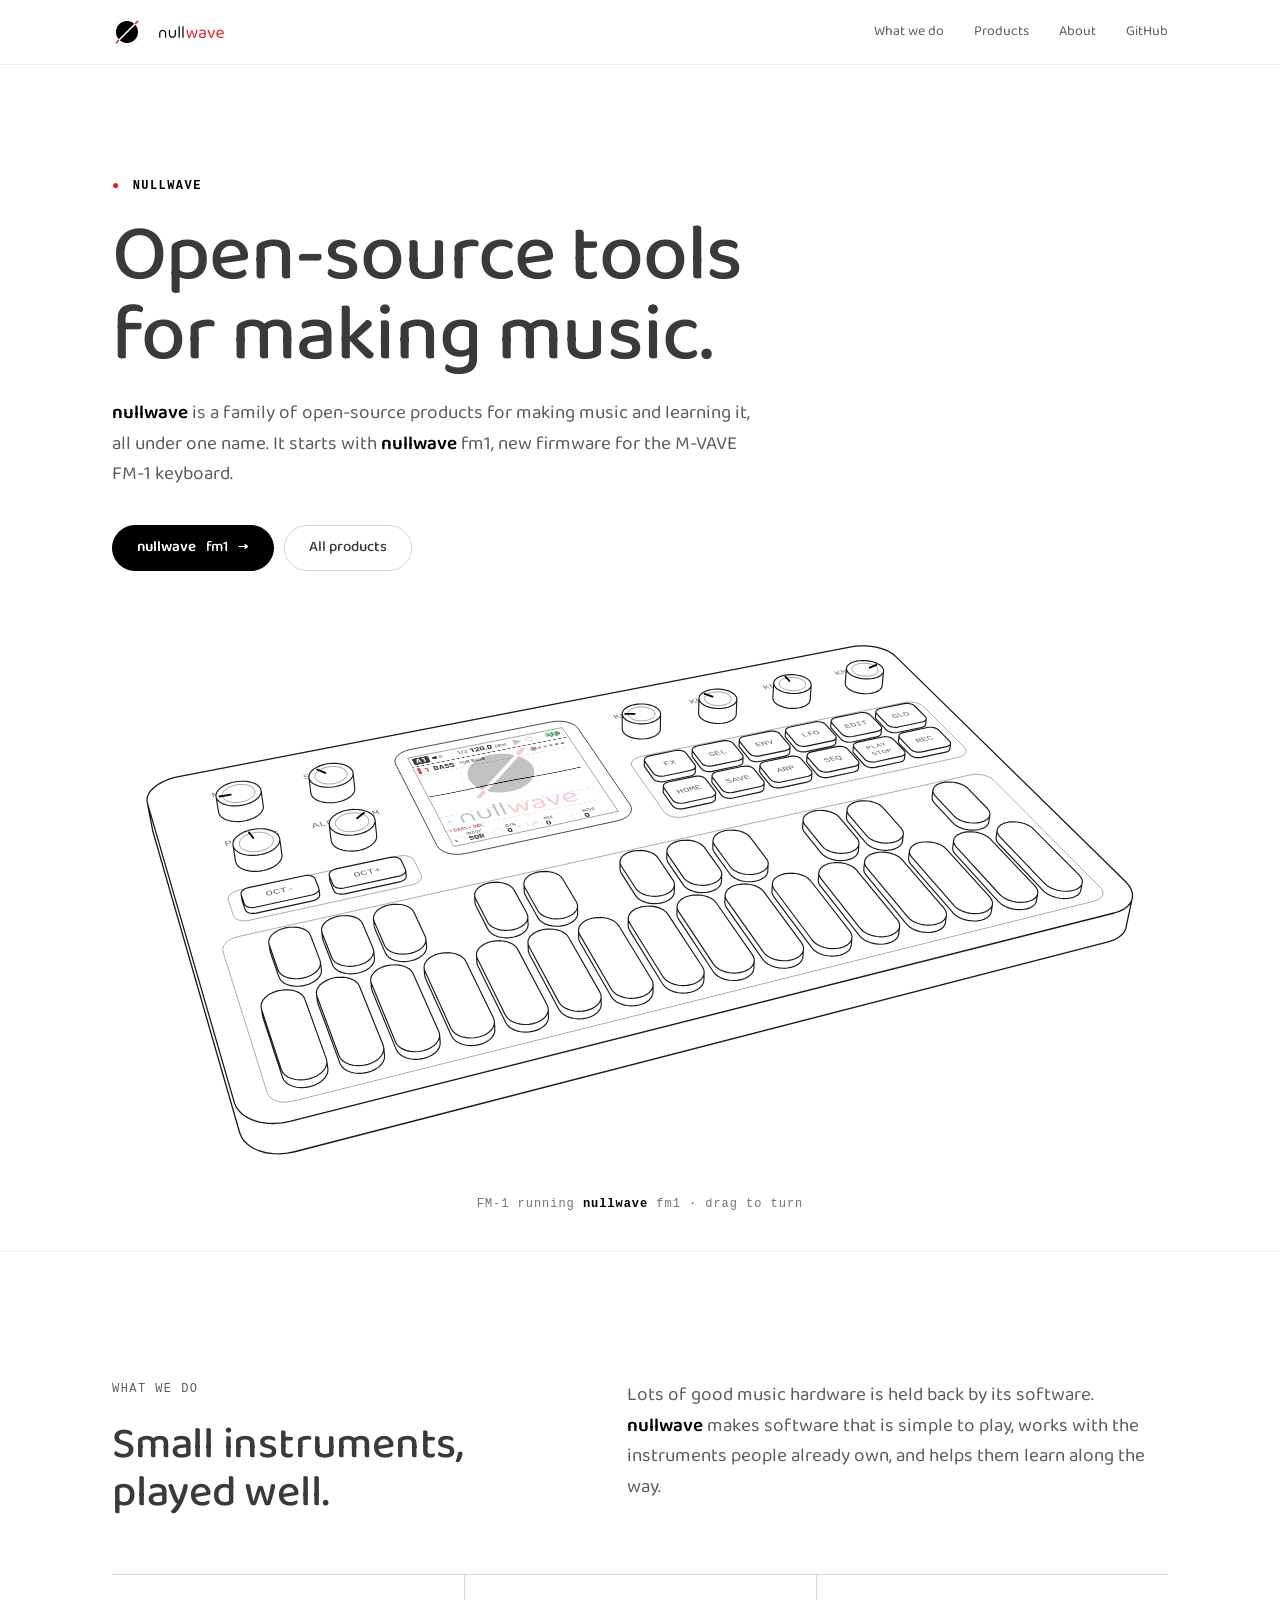
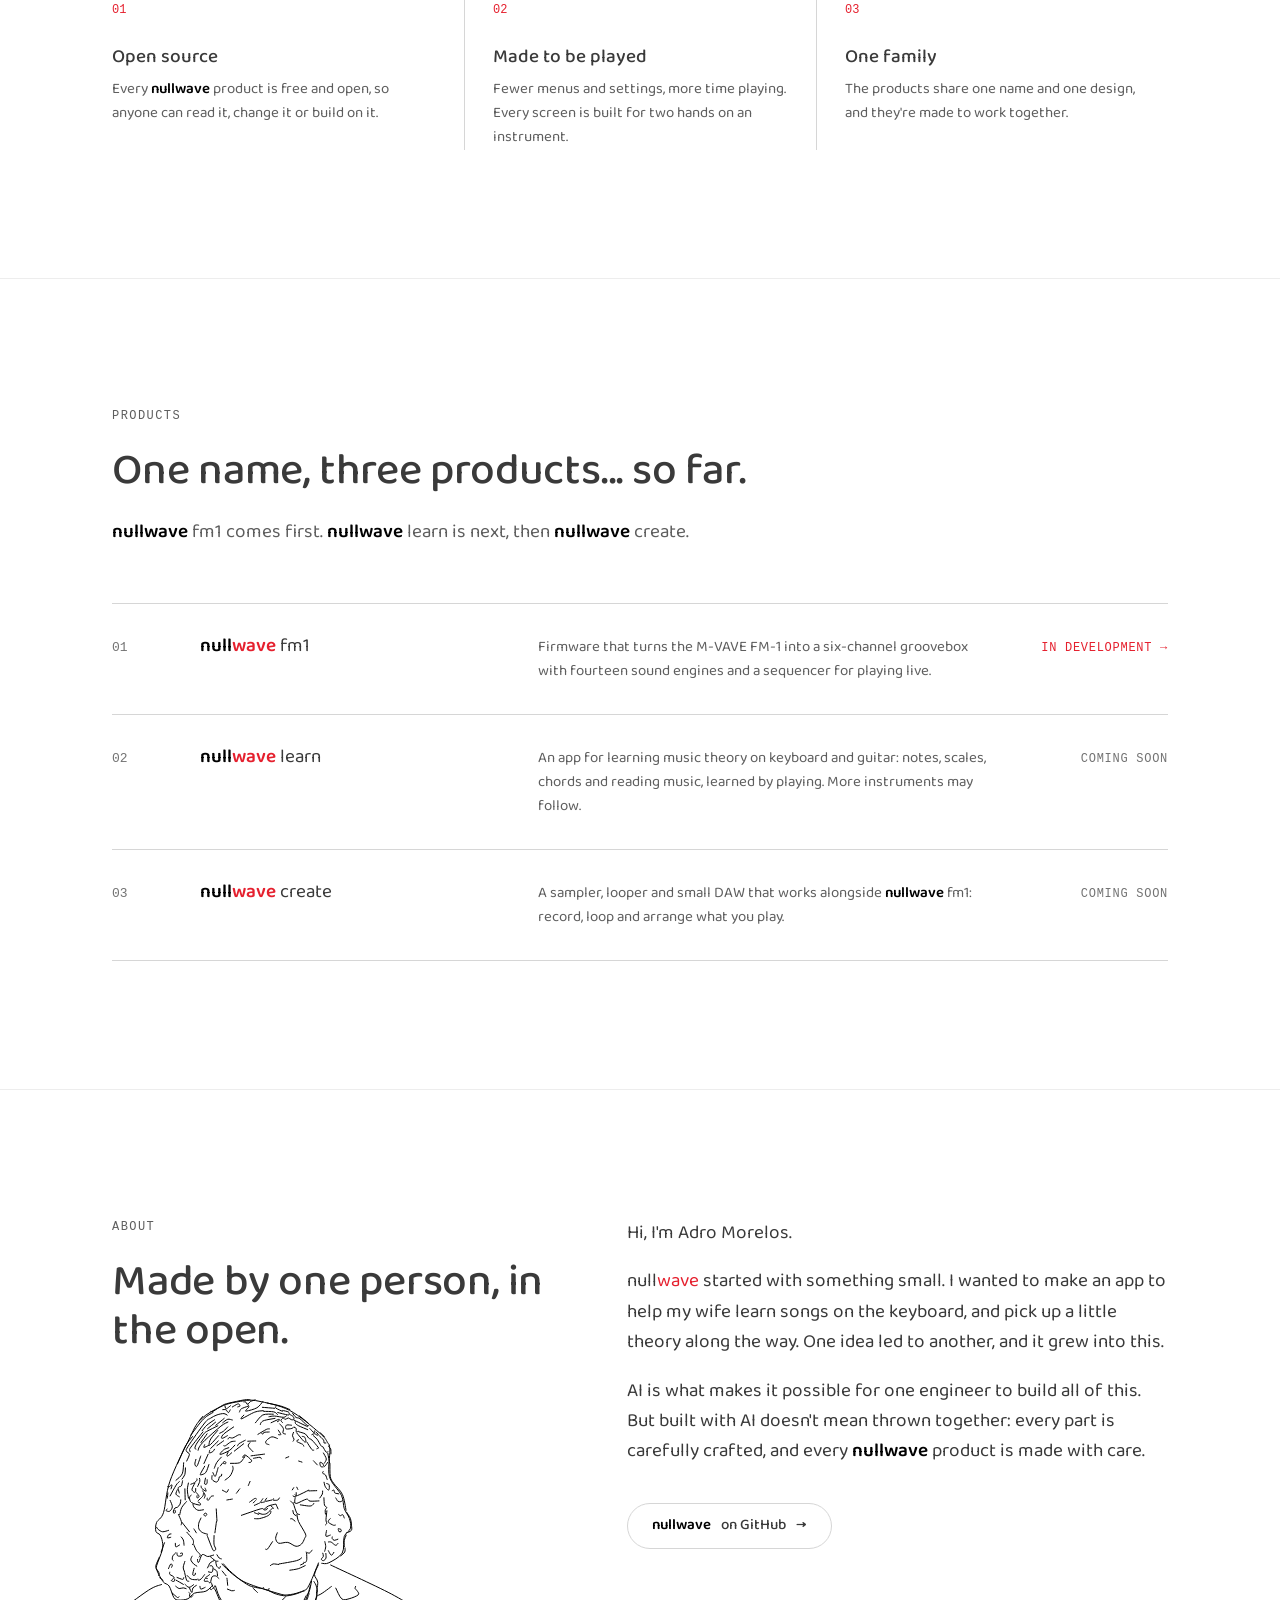
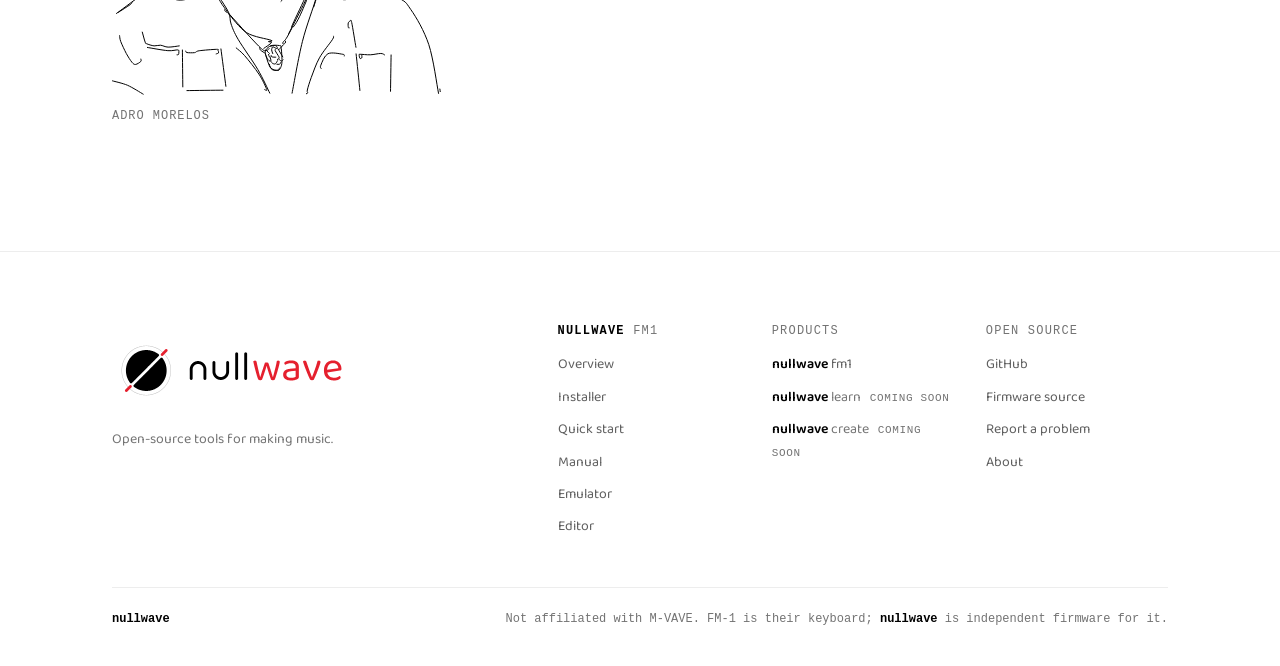
==== commit 2cf4775f: "fm1 editor 0.1.0: the installer, emulator, quick start, manual and editor" ====
--- a/index.html
+++ b/index.html
@@ -69,7 +69,7 @@
 <footer><div class="wrap">
   <div class="fbrand"><a href="/" aria-label="nullwave home"><picture><source media="(prefers-color-scheme: dark)" srcset="/assets/lockup-dark.svg"><img class="lockup" src="/assets/lockup-light.svg" width="562" height="200" alt="nullwave"></picture></a><p>Open-source tools for making music.</p></div>
   <div class="fcols">
-    <div><h4><b class="nb">nullwave</b> fm1</h4><ul><li><a href="/fm1/">Overview</a></li><li><a href="/fm1/installer/">Installer</a></li><li><a href="/fm1/quick-start/">Quick start</a></li><li><a href="/fm1/manual/">Manual</a></li><li><a href="/fm1/emulator/">Emulator</a></li><li><span>Editor <em>later</em></span></li></ul></div>
+    <div><h4><b class="nb">nullwave</b> fm1</h4><ul><li><a href="/fm1/">Overview</a></li><li><a href="/fm1/installer/">Installer</a></li><li><a href="/fm1/quick-start/">Quick start</a></li><li><a href="/fm1/manual/">Manual</a></li><li><a href="/fm1/emulator/">Emulator</a></li><li><a href="/fm1/editor/">Editor</a></li></ul></div>
     <div><h4>Products</h4><ul><li><a href="/fm1/"><b class="nb">nullwave</b> fm1</a></li><li><span><b class="nb">nullwave</b> learn <em>coming soon</em></span></li><li><span><b class="nb">nullwave</b> create <em>coming soon</em></span></li></ul></div>
     <div><h4>Open source</h4><ul><li><a href="https://github.com/nullwave-cc">GitHub</a></li><li><a href="https://github.com/nullwave-cc/fm1">Firmware source</a></li><li><a href="https://github.com/nullwave-cc/fm1/issues">Report a problem</a></li><li><a href="/#about">About</a></li></ul></div>
   </div>
--- a/style.css
+++ b/style.css
@@ -133,8 +133,9 @@
 .about p+p{margin-top:18px}
 .about .lead{color:var(--text)}
 
-.me{margin-top:32px;display:flex;align-items:flex-end;gap:16px}
-.me .trace{width:min(340px,78vw);height:auto;color:var(--fg);flex:none}
+.me{margin-top:32px;display:flex;flex-wrap:wrap;align-items:flex-end;gap:12px 16px;max-width:100%}
+.split>*{min-width:0}
+.me .trace{width:min(340px,100%);height:auto;color:var(--fg);flex:none}
 .me figcaption{font:12px var(--mono);letter-spacing:.08em;text-transform:uppercase;color:var(--faint)}
 .made{margin-top:32px;padding-top:24px;border-top:1px solid var(--edge)}
 .made h3{font:12px var(--mono);letter-spacing:.1em;text-transform:uppercase;color:var(--faint);font-weight:400;margin-bottom:10px}
